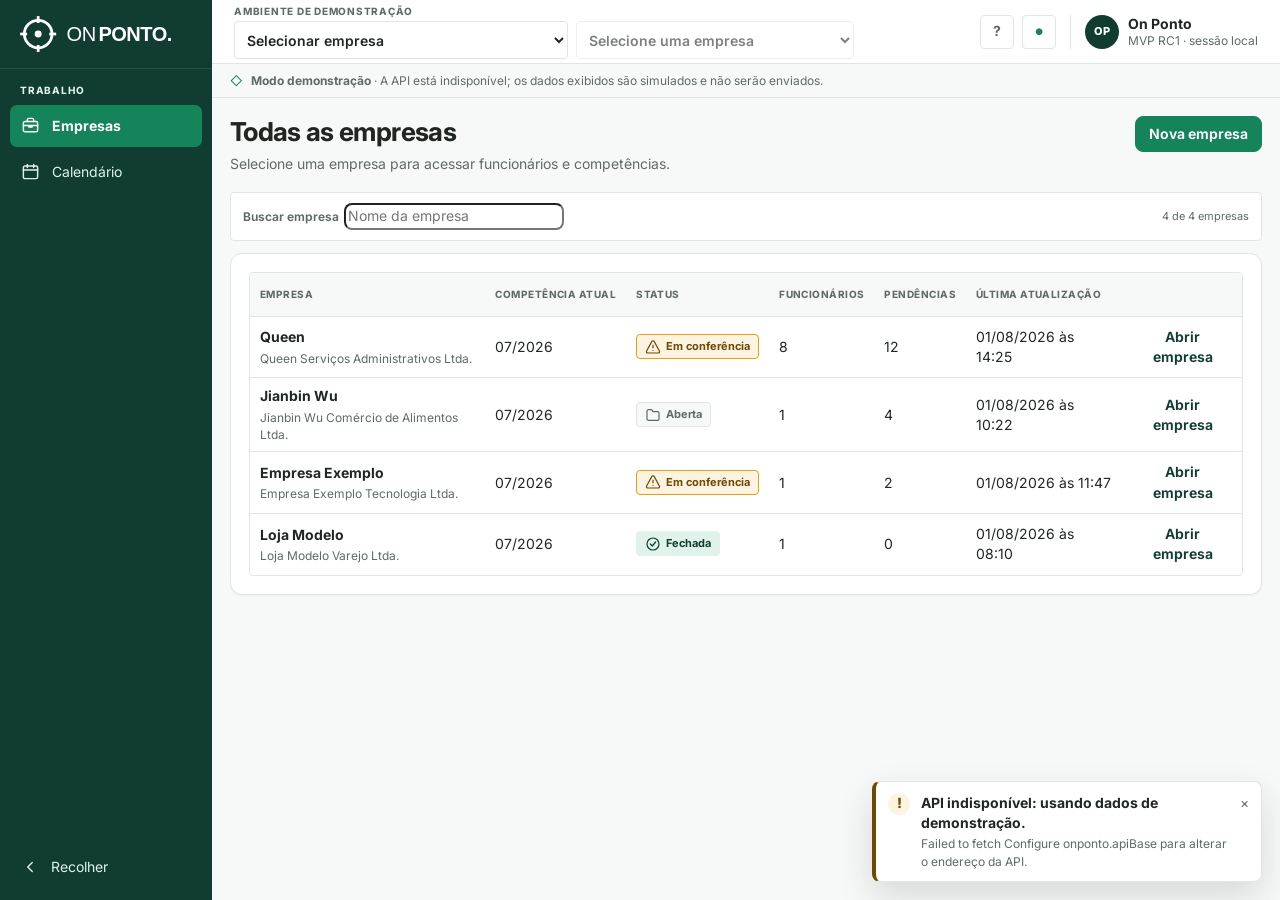
==== frontend/index.html @ abe49f03 "Implementa confiabilidade operacional e políticas Este commit adiciona a camada de confiabilidade op" ====
<!doctype html>
<html lang="pt-BR">
  <head>
    <meta charset="utf-8">
    <meta name="viewport" content="width=device-width, initial-scale=1">
    <meta name="theme-color" content="#103C32">
    <meta name="description" content="On Ponto — conferência operacional de arquivos de ponto para escritórios contábeis">
    <meta name="application-version" content="1.0.0-rc.1">
    <title>On Ponto</title>
    <link rel="preconnect" href="https://fonts.googleapis.com">
    <link rel="preconnect" href="https://fonts.gstatic.com" crossorigin>
    <link rel="stylesheet" href="https://fonts.googleapis.com/css2?family=Inter:wght@400;500;600;700&amp;display=swap">
    <link rel="icon" type="image/svg+xml" href="assets/favicon.svg">
    <link rel="stylesheet" href="styles.css?v=20260926-policies1">
  </head>
  <body>
    <a class="skip-link" href="#mainContent">Ir para o conteúdo</a>

    <div id="app" class="app-shell">
      <aside id="appSidebar" class="sidebar" aria-label="Navegação principal"></aside>

      <div class="workspace">
        <header class="topbar">
          <div class="topbar__context">
            <button
              id="sidebarExpandButton"
              class="icon-button topbar__menu-button"
              type="button"
              aria-label="Expandir menu"
              title="Expandir menu"
              hidden
            ></button>
            <div class="topbar__context-content">
              <span class="eyebrow">Ambiente de demonstração</span>
              <div id="topbarContext" class="context-switchers" role="group" aria-label="Empresa e competência">
                <label class="context-selector"><span class="sr-only">Empresa atual</span><select id="contextCompany" data-action="select-context-company" disabled><option value="">Carregando empresas…</option></select></label>
                <label class="context-selector"><span class="sr-only">Competência atual</span><select id="contextCompetence" data-action="select-context-competence" disabled><option value="">Selecione uma empresa</option></select></label>
              </div>
              <span id="contextSwitchStatus" class="sr-only" role="status"></span>
            </div>
          </div>

          <div class="topbar__actions">
            <button class="icon-button" type="button" data-action="show-shortcuts" aria-label="Ver atalhos" title="Atalhos de teclado">
              <span aria-hidden="true">?</span>
            </button>
            <button class="icon-button notification-button" type="button" data-action="show-notifications" aria-label="Ver notificações">
              <span aria-hidden="true">●</span>
            </button>
            <div class="user-menu" aria-label="Sessão local">
              <span class="avatar" aria-hidden="true">OP</span>
              <span class="user-menu__copy"><strong>On Ponto</strong><small>MVP RC1 · sessão local</small></span>
            </div>
          </div>
        </header>

        <main id="mainContent" class="main-content" tabindex="-1" aria-live="off"></main>
      </div>
    </div>

    <div id="toastRegion" class="toast-region" aria-live="polite" aria-atomic="true"></div>
    <div id="dialogRoot"></div>

    <noscript>
      <div class="noscript-message">O On Ponto precisa de JavaScript habilitado para exibir o protótipo.</div>
    </noscript>

    <script src="js/mocks.js"></script>
    <script src="js/utils.js"></script>
    <script src="js/components.js?v=20260925-navigation1"></script>
    <script src="js/screens.js?v=20260926-policies1"></script>
    <script src="js/ocorrencias.js?v=20260922-banco"></script>
    <script src="js/calendario.js?v=20260915-feriado-demissao"></script>
    <script src="js/banco-horas.js?v=20260926-policies1"></script>
    <script src="app.js?v=20260926-policies1"></script>
  </body>
</html>
---- frontend/styles.css ----
:root {
  color-scheme: light;
  --brand-primary: #16845B;
  --brand-dark: #103C32;
  --brand-light: #DFF3EA;
  --surface-primary: #F7F9F8;
  --surface-white: #FFFFFF;
  --text-primary: #202723;
  --text-secondary: #5F6B66;
  --text-muted: #8E9894;
  --border-default: #E1E5E3;
  --warning: #E59F14;
  --warning-surface: #FDF3E1;
  --warning-text: #704900;
  --danger: #D34545;
  --danger-surface: #FBEAEA;
  --danger-text: #922F2F;
  /* Escala neutra de compatibilidade dos componentes existentes. */
  --slate-950: var(--text-primary);
  --slate-800: var(--text-primary);
  --slate-700: var(--text-secondary);
  --slate-600: var(--text-secondary);
  --slate-500: var(--text-secondary);
  --slate-400: var(--text-muted);
  --slate-300: #BBC5BF;
  --slate-200: var(--border-default);
  --slate-150: var(--border-default);
  --slate-100: #EDF1EF;
  --slate-50: var(--surface-primary);
  --white: var(--surface-white);
  --green-700: var(--brand-dark);
  --green-600: var(--brand-primary);
  --green-100: var(--brand-light);
  --green-50: var(--brand-light);
  --yellow-800: var(--warning-text);
  --yellow-700: var(--warning-text);
  --yellow-200: var(--warning);
  --yellow-100: var(--warning-surface);
  --yellow-50: var(--warning-surface);
  --red-700: var(--danger-text);
  --red-600: var(--danger);
  --red-100: var(--danger-surface);
  --red-50: var(--danger-surface);
  --sidebar-width: 236px;
  --sidebar-collapsed-width: 76px;
  --topbar-height: 64px;
  --context-width: 336px;
  --radius-sm: 4px;
  --radius-md: 8px;
  --radius-lg: 12px;
  --shadow-soft: 0 1px 2px rgba(32, 39, 35, 0.05);
  --shadow-menu: 0 14px 34px rgba(32, 39, 35, 0.15);
  --focus-ring: 0 0 0 3px rgba(22, 132, 91, 0.3);
  --transition: 150ms ease;
}

* {
  box-sizing: border-box;
}

html,
body {
  min-width: 360px;
  min-height: 100%;
}

body {
  margin: 0;
  overflow: hidden;
  background: var(--slate-50);
  color: var(--slate-950);
  font-family: Inter, system-ui, -apple-system, BlinkMacSystemFont, "Segoe UI", sans-serif;
  font-size: 14px;
  line-height: 1.45;
  text-rendering: optimizeLegibility;
}

button,
input,
select,
textarea {
  color: inherit;
  font: inherit;
}

button,
select,
input[type="checkbox"],
input[type="radio"],
input[type="range"] {
  cursor: pointer;
}

button:disabled,
input:disabled,
select:disabled,
textarea:disabled {
  cursor: not-allowed;
  opacity: 0.58;
}

.icon {
  display: inline-block;
  width: 16px;
  height: 16px;
  flex: 0 0 16px;
  vertical-align: middle;
}

button:focus-visible,
input:focus-visible,
select:focus-visible,
textarea:focus-visible,
[tabindex]:focus-visible {
  outline: 2px solid var(--brand-primary);
  outline-offset: 2px;
}

a:focus-visible { outline: 2px solid var(--brand-primary); outline-offset: 3px; }

a {
  color: var(--brand-dark);
}

h1,
h2,
h3,
p {
  margin-top: 0;
}

h1 {
  margin-bottom: 4px;
  font-size: 26px;
  font-weight: 720;
  letter-spacing: -0.025em;
  line-height: 1.2;
}

h2 {
  margin-bottom: 4px;
  font-size: 17px;
  font-weight: 700;
  letter-spacing: -0.01em;
}

h3 {
  margin-bottom: 8px;
  font-size: 13px;
  font-weight: 700;
}

small {
  font-size: 12px;
}

.sr-only {
  position: absolute !important;
  width: 1px !important;
  height: 1px !important;
  padding: 0 !important;
  overflow: hidden !important;
  clip: rect(0, 0, 0, 0) !important;
  white-space: nowrap !important;
  border: 0 !important;
}

.skip-link {
  position: fixed;
  z-index: 1000;
  top: 8px;
  left: 8px;
  padding: 10px 14px;
  border-radius: var(--radius-sm);
  background: var(--white);
  color: var(--brand-dark);
  font-weight: 700;
  transform: translateY(-150%);
}

.skip-link:focus {
  transform: translateY(0);
}

.app-shell {
  display: grid;
  grid-template-columns: var(--sidebar-width) minmax(0, 1fr);
  height: 100vh;
  transition: grid-template-columns var(--transition);
}

.app-shell.is-sidebar-collapsed,
.app-shell.sidebar-collapsed {
  grid-template-columns: var(--sidebar-collapsed-width) minmax(0, 1fr);
}

.sidebar {
  position: relative;
  z-index: 20;
  display: flex;
  min-width: 0;
  height: 100vh;
  flex-direction: column;
  overflow: hidden;
  background: var(--brand-dark);
  color: var(--brand-light);
}

.op-sidebar {
  display: flex;
  width: 100%;
  min-width: 0;
  height: 100%;
  flex-direction: column;
}

.occurrence-filters {
  display: grid;
  grid-template-columns: repeat(auto-fit, minmax(220px, 1fr));
  gap: 14px;
}
.occurrence-actions { display: flex; flex-wrap: wrap; gap: 6px; }
.occurrence-filters .dialog-field { margin: 0; padding: 0; min-width: 0; }
.occurrence-filters input, .occurrence-filters select { width: 100%; min-width: 0; }
.occurrence-actions .button { font-size: 12px; padding: 6px 9px; }
.occurrence-type { display: inline-block; padding: 5px 9px; border-radius: 6px; background: var(--surface-primary); color: var(--text-secondary); font-weight: 650; }
.occurrence-type--ferias { background: var(--surface-primary); color: var(--text-secondary); }
.occurrence-type--afastamento { background: var(--surface-primary); color: var(--text-secondary); }
.occurrence-type--declaracao { background: var(--surface-primary); color: var(--text-secondary); }
.occurrence-history { white-space: pre-wrap; overflow-wrap: anywhere; font-size: 12px; }
.dialog-field[hidden], .dialog-fields-grid .dialog-field[hidden] { display: none; }
.dialog-field input[type="time"] {
  width: 100%; min-height: 40px; padding: 8px 10px;
  border: 1px solid var(--slate-300, var(--border-default)); border-radius: var(--radius-sm);
  background: var(--white); color: var(--slate-800, var(--text-primary)); font: inherit;
}

.sidebar-brand {
  display: flex;
  min-height: var(--topbar-height);
  align-items: center;
  gap: 10px;
  padding: 12px 16px;
  border-bottom: 1px solid rgba(255, 255, 255, 0.1);
  color: var(--white);
  white-space: nowrap;
}

.sidebar-brand-logo {
  display: block;
  width: 190px;
  max-width: 100%;
  height: auto;
}

.sidebar-brand-symbol {
  display: none;
  width: 36px;
  height: 36px;
  flex: 0 0 36px;
}

.is-sidebar-collapsed .sidebar-brand-logo,
.sidebar-collapsed .sidebar-brand-logo {
  display: none;
}

.is-sidebar-collapsed .sidebar-brand-symbol,
.sidebar-collapsed .sidebar-brand-symbol {
  display: block;
}

.sidebar-scroll {
  min-height: 0;
  flex: 1;
  overflow-y: auto;
}

.op-sidebar .sidebar-nav {
  display: block;
  padding: 14px 10px 12px;
}

.op-sidebar ul {
  display: grid;
  gap: 4px;
  margin: 0;
  padding: 0;
  list-style: none;
}

.sidebar-item {
  min-width: 0;
}

.sidebar-link {
  display: flex;
  width: 100%;
  min-height: 42px;
  align-items: center;
  gap: 12px;
  padding: 9px 11px;
  border: 0;
  border-radius: 7px;
  background: transparent;
  color: var(--brand-light);
  text-align: left;
  white-space: nowrap;
  transition: background var(--transition), color var(--transition);
}

.sidebar-link:hover {
  background: rgba(255, 255, 255, 0.08);
  color: var(--white);
}

.sidebar-link.is-active,
.sidebar-link[aria-current="page"] {
  background: var(--brand-primary);
  color: var(--surface-white);
  font-weight: 700;
}

.sidebar-link > svg {
  width: 19px;
  height: 19px;
  flex: 0 0 19px;
}

.sidebar-link-label {
  min-width: 0;
  overflow: hidden;
  text-overflow: ellipsis;
}

.sidebar-badge {
  display: inline-grid;
  min-width: 20px;
  height: 20px;
  margin-left: auto;
  place-items: center;
  padding-inline: 5px;
  border-radius: 999px;
  background: var(--yellow-100);
  color: var(--yellow-800);
  font-size: 10px;
  font-weight: 800;
}

.sidebar-secondary {
  padding: 16px 10px 14px;
  border-top: 1px solid rgba(255, 255, 255, 0.1);
}

.sidebar-company-name {
  display: block;
  margin: 0 10px 12px;
  overflow-wrap: anywhere;
  color: var(--white);
  font-size: 14px;
}

.sidebar-group-label {
  display: block;
  margin: 14px 11px 7px;
  color: var(--brand-light);
  font-size: 12px;
  font-weight: 650;
}

.op-sidebar .sidebar-group-items {
  margin: 0 0 8px 11px;
  padding-left: 8px;
  border-left: 1px solid rgba(255, 255, 255, 0.2);
}

.sidebar-section-label {
  display: block;
  margin: 0 10px 7px;
  color: var(--brand-light);
  font-size: 10px;
  font-weight: 750;
  letter-spacing: 0.08em;
  text-transform: uppercase;
  white-space: nowrap;
}

.op-sidebar > .sidebar-collapse {
  width: auto;
  margin: 0 10px 14px;
}

.op-sidebar > .sidebar-collapse svg {
  width: 18px;
  height: 18px;
  flex: 0 0 18px;
}

.is-sidebar-collapsed .sidebar-brand,
.sidebar-collapsed .sidebar-brand {
  justify-content: center;
  padding-inline: 10px;
}

.is-sidebar-collapsed .sidebar-brand-name,
.is-sidebar-collapsed .sidebar-link-label,
.is-sidebar-collapsed .sidebar-section-label,
.is-sidebar-collapsed .sidebar-badge,
.sidebar-collapsed .sidebar-brand-name,
.sidebar-collapsed .sidebar-link-label,
.sidebar-collapsed .sidebar-section-label,
.sidebar-collapsed .sidebar-badge {
  display: none;
}

.is-sidebar-collapsed .sidebar-company-name,
.is-sidebar-collapsed .sidebar-group-label,
.sidebar-collapsed .sidebar-company-name,
.sidebar-collapsed .sidebar-group-label {
  display: none;
}

.is-sidebar-collapsed .sidebar-group-items,
.sidebar-collapsed .sidebar-group-items {
  margin: 4px 0;
  padding: 4px 0;
  border-left: 0;
  border-block: 1px solid rgba(255, 255, 255, 0.1);
}

.is-sidebar-collapsed .sidebar-link,
.sidebar-collapsed .sidebar-link {
  justify-content: center;
  padding-inline: 8px;
}

.is-sidebar-collapsed .op-sidebar > .sidebar-collapse,
.sidebar-collapsed .op-sidebar > .sidebar-collapse {
  justify-content: center;
}

.sidebar__header,
.sidebar-header {
  display: flex;
  min-height: var(--topbar-height);
  align-items: center;
  justify-content: space-between;
  gap: 10px;
  padding: 12px 14px 12px 18px;
  border-bottom: 1px solid rgba(255, 255, 255, 0.1);
}

.brand-lockup,
.sidebar__brand {
  display: flex;
  min-width: 0;
  align-items: center;
  gap: 10px;
  color: var(--white);
}

.brand-mark,
.sidebar__logo {
  display: inline-grid;
  width: 34px;
  height: 34px;
  flex: 0 0 34px;
  place-items: center;
  border: 1px solid rgba(255, 255, 255, 0.22);
  border-radius: 9px;
  background: var(--brand-primary);
  color: var(--white);
  font-size: 16px;
  font-weight: 800;
  letter-spacing: -0.06em;
}

.brand-copy,
.sidebar__brand-copy {
  display: grid;
  white-space: nowrap;
}

.brand-copy strong,
.sidebar__brand-copy strong {
  font-size: 16px;
  letter-spacing: -0.02em;
}

.brand-copy small,
.sidebar__brand-copy small {
  color: var(--brand-light);
}

.sidebar__nav,
.sidebar-nav {
  display: flex;
  min-height: 0;
  flex: 1;
  flex-direction: column;
  gap: 4px;
  padding: 16px 10px;
  overflow-y: auto;
}

.sidebar__group-label,
.nav-group-label {
  margin: 14px 10px 6px;
  color: var(--brand-light);
  font-size: 10px;
  font-weight: 700;
  letter-spacing: 0.09em;
  text-transform: uppercase;
  white-space: nowrap;
}

.sidebar__separator,
.nav-separator {
  height: 1px;
  margin: 12px 8px 6px;
  background: rgba(255, 255, 255, 0.11);
}

.nav-item,
.sidebar__link {
  display: flex;
  width: 100%;
  min-height: 42px;
  align-items: center;
  gap: 12px;
  padding: 9px 11px;
  border: 0;
  border-radius: 7px;
  background: transparent;
  color: var(--brand-light);
  text-align: left;
  white-space: nowrap;
  transition: background var(--transition), color var(--transition);
}

.nav-item:hover,
.sidebar__link:hover {
  background: rgba(255, 255, 255, 0.08);
  color: var(--white);
}

.nav-item.is-active,
.sidebar__link.is-active,
.nav-item[aria-current="page"],
.sidebar__link[aria-current="page"] {
  background: var(--brand-primary);
  color: var(--surface-white);
  font-weight: 700;
}

.nav-item__icon,
.sidebar__link-icon {
  display: inline-grid;
  width: 22px;
  height: 22px;
  flex: 0 0 22px;
  place-items: center;
}

.nav-item__icon svg,
.sidebar__link-icon svg {
  width: 19px;
  height: 19px;
}

.nav-item__label,
.sidebar__link-label {
  overflow: hidden;
  text-overflow: ellipsis;
}

.sidebar__footer,
.sidebar-footer {
  padding: 12px 10px 16px;
  border-top: 1px solid rgba(255, 255, 255, 0.1);
}

.sidebar__collapse,
.sidebar-collapse {
  display: flex;
  width: 100%;
  min-height: 38px;
  align-items: center;
  gap: 12px;
  padding: 8px 11px;
  border: 0;
  border-radius: 7px;
  background: transparent;
  color: var(--brand-light);
  text-align: left;
  white-space: nowrap;
}

.sidebar__collapse:hover,
.sidebar-collapse:hover {
  background: rgba(255, 255, 255, 0.08);
  color: var(--white);
}

.is-sidebar-collapsed .brand-copy,
.is-sidebar-collapsed .sidebar__brand-copy,
.is-sidebar-collapsed .nav-item__label,
.is-sidebar-collapsed .sidebar__link-label,
.is-sidebar-collapsed .nav-group-label,
.is-sidebar-collapsed .sidebar__group-label,
.is-sidebar-collapsed .sidebar-collapse span,
.is-sidebar-collapsed .sidebar__collapse span,
.sidebar-collapsed .brand-copy,
.sidebar-collapsed .sidebar__brand-copy,
.sidebar-collapsed .nav-item__label,
.sidebar-collapsed .sidebar__link-label,
.sidebar-collapsed .nav-group-label,
.sidebar-collapsed .sidebar__group-label,
.sidebar-collapsed .sidebar-collapse span,
.sidebar-collapsed .sidebar__collapse span {
  display: none;
}

.is-sidebar-collapsed .sidebar__header,
.sidebar-collapsed .sidebar__header {
  justify-content: center;
  padding-inline: 10px;
}

.is-sidebar-collapsed .sidebar__nav,
.sidebar-collapsed .sidebar__nav {
  padding-inline: 10px;
}

.is-sidebar-collapsed .nav-item,
.is-sidebar-collapsed .sidebar__link,
.is-sidebar-collapsed .sidebar-collapse,
.is-sidebar-collapsed .sidebar__collapse,
.sidebar-collapsed .nav-item,
.sidebar-collapsed .sidebar__link,
.sidebar-collapsed .sidebar-collapse,
.sidebar-collapsed .sidebar__collapse {
  justify-content: center;
  padding-inline: 8px;
}

.workspace {
  display: grid;
  min-width: 0;
  height: 100vh;
  grid-template-rows: var(--topbar-height) minmax(0, 1fr);
}

.topbar {
  position: relative;
  z-index: 15;
  display: flex;
  min-width: 0;
  align-items: center;
  justify-content: space-between;
  gap: 20px;
  padding: 0 22px;
  border-bottom: 1px solid var(--slate-200);
  background: rgba(255, 255, 255, 0.97);
}

.topbar__context,
.topbar__actions,
.user-menu {
  display: flex;
  align-items: center;
}

.topbar__context {
  min-width: 0;
  flex: 1;
  gap: 10px;
}

.topbar__context > div {
  display: grid;
  min-width: 0;
}

.topbar__context strong {
  overflow: hidden;
  font-size: 14px;
  text-overflow: ellipsis;
  white-space: nowrap;
}

.topbar__context-content {
  width: 100%;
  max-width: 620px;
  gap: 3px;
}

.context-switchers {
  display: grid;
  grid-template-columns: minmax(0, 1.2fr) minmax(0, 1fr);
  gap: 8px;
  min-width: 0;
}

.context-selector {
  min-width: 0;
}

.context-selector select {
  width: 100%;
  min-width: 0;
  height: 32px;
  padding: 4px 8px;
  border: 1px solid var(--border-default);
  border-radius: var(--radius-sm);
  background: var(--surface-white);
  color: var(--text-primary);
  font: inherit;
  font-weight: 600;
  text-overflow: ellipsis;
}

.topbar__menu-button[hidden] { display: none; }

.topbar__actions {
  gap: 8px;
}

.topbar__menu-button {
  margin-right: 2px;
}

.notification-button {
  color: var(--brand-primary) !important;
  font-size: 9px;
}

.user-menu {
  gap: 9px;
  margin-left: 6px;
  padding-left: 14px;
  border-left: 1px solid var(--slate-200);
}

.avatar {
  display: grid;
  width: 34px;
  height: 34px;
  place-items: center;
  border-radius: 50%;
  background: var(--brand-dark);
  color: var(--white);
  font-size: 11px;
  font-weight: 800;
}

.user-menu__copy {
  display: grid;
  line-height: 1.25;
}

.user-menu__copy small {
  color: var(--slate-600);
}

.main-content {
  min-width: 0;
  min-height: 0;
  overflow: auto;
  background: var(--slate-50);
  scroll-behavior: smooth;
}

.screen {
  width: 100%;
  max-width: 1480px;
  min-height: 100%;
  margin: 0 auto;
  padding: 18px 24px 34px;
}

.screen--review {
  max-width: none;
  padding-right: 18px;
  padding-left: 18px;
}

.demo-banner {
  display: flex;
  min-height: 34px;
  align-items: center;
  gap: 8px;
  margin: -18px -24px 18px;
  padding: 7px 24px;
  border-bottom: 1px solid var(--border-default);
  background: var(--surface-primary);
  color: var(--text-secondary);
  font-size: 12px;
}

.screen--review .demo-banner {
  margin-inline: -18px;
  padding-inline: 18px;
}

.demo-banner__icon {
  color: var(--brand-primary);
}

.op-page-header {
  display: flex;
  align-items: flex-start;
  justify-content: space-between;
  gap: 24px;
  margin-bottom: 18px;
}

.op-page-header__copy {
  min-width: 0;
}

.op-page-header__copy p {
  max-width: 720px;
  margin: 3px 0 0;
  color: var(--slate-600);
}

.op-page-header__actions,
.button-row,
.screen-actions > div,
.context-actions__buttons {
  display: flex;
  flex-wrap: wrap;
  align-items: center;
  justify-content: flex-end;
  gap: 8px;
}

.eyebrow {
  color: var(--slate-600);
  font-size: 10px;
  font-weight: 750;
  letter-spacing: 0.075em;
  text-transform: uppercase;
}

.breadcrumbs {
  display: flex;
  align-items: center;
  gap: 6px;
  margin-bottom: 7px;
  color: var(--slate-500);
  font-size: 12px;
}

.breadcrumbs button {
  padding: 0;
  border: 0;
  background: none;
  color: var(--brand-dark);
}

.button {
  display: inline-flex;
  min-height: 36px;
  align-items: center;
  justify-content: center;
  gap: 7px;
  padding: 8px 13px;
  border: 1px solid transparent;
  border-radius: var(--radius-sm);
  font-weight: 650;
  line-height: 1;
  text-decoration: none;
  white-space: nowrap;
  transition: background var(--transition), border-color var(--transition), color var(--transition), box-shadow var(--transition);
}

.button--primary {
  border-color: var(--brand-primary);
  background: var(--brand-primary);
  color: var(--white);
}

.button--primary:hover {
  border-color: var(--brand-dark);
  background: var(--brand-dark);
}

.button--secondary {
  border-color: var(--border-default);
  background: var(--white);
  color: var(--brand-dark);
}

.button--secondary:hover {
  border-color: var(--text-muted);
  background: var(--surface-primary);
}

.button--ghost {
  border-color: transparent;
  background: transparent;
  color: var(--slate-700);
}

.button--ghost:hover {
  background: var(--slate-100);
  color: var(--slate-950);
}

.button--danger,
.button--danger-ghost {
  border-color: var(--danger);
  background: var(--white);
  color: var(--red-700);
}

.button--danger:hover,
.button--danger-ghost:hover {
  background: var(--red-50);
}

.icon-button {
  display: inline-grid;
  width: 34px;
  height: 34px;
  flex: 0 0 34px;
  place-items: center;
  padding: 0;
  border: 1px solid var(--slate-200);
  border-radius: var(--radius-sm);
  background: var(--white);
  color: var(--slate-700);
  font-weight: 700;
}

.icon-button:hover {
  border-color: var(--slate-300);
  background: var(--slate-50);
  color: var(--brand-dark);
}

.icon-button svg,
.button svg,
.status-chip svg {
  width: 16px;
  height: 16px;
}

.text-button,
.table-link {
  padding: 2px;
  border: 0;
  background: transparent;
  color: var(--brand-dark);
  font-weight: 650;
}

.text-button:hover,
.table-link:hover {
  color: var(--brand-dark);
  text-decoration: underline;
}

.table-actions {
  display: flex;
  flex-wrap: wrap;
  gap: 8px;
}

.table-link--danger {
  color: var(--red-700);
}

.registration-pending {
  display: grid;
  justify-items: start;
  gap: 3px;
}

.work-card,
.import-preview,
.report-card {
  border: 1px solid var(--slate-200);
  border-radius: var(--radius-md);
  background: var(--white);
  box-shadow: var(--shadow-soft);
}

.work-card,
.import-preview {
  padding: 18px;
}

.work-card + .work-card,
.import-form + .import-preview {
  margin-top: 16px;
}

.section-heading {
  display: flex;
  align-items: flex-start;
  justify-content: space-between;
  gap: 20px;
  margin-bottom: 14px;
}

.section-heading p {
  margin: 3px 0 0;
  color: var(--slate-600);
}

.metric-grid {
  display: grid;
  grid-template-columns: repeat(4, minmax(0, 1fr));
  gap: 12px;
  margin-bottom: 16px;
}

.metric-card {
  display: flex;
  min-width: 0;
  min-height: 88px;
  align-items: center;
  gap: 13px;
  padding: 15px;
  border: 1px solid var(--slate-200);
  border-radius: var(--radius-md);
  background: var(--white);
  color: var(--slate-800);
  text-align: left;
  box-shadow: var(--shadow-soft);
  transition: border-color var(--transition), transform var(--transition), box-shadow var(--transition);
}

.metric-card:hover {
  border-color: var(--text-muted);
  box-shadow: 0 3px 12px rgba(32, 39, 35, 0.08);
  transform: translateY(-1px);
}

.metric-card__icon {
  display: grid;
  width: 38px;
  height: 38px;
  flex: 0 0 38px;
  place-items: center;
  border-radius: 9px;
  background: var(--slate-100);
  color: var(--slate-700);
  font-size: 17px;
  font-weight: 800;
}

.metric-card--review .metric-card__icon,
.metric-card--pending .metric-card__icon {
  background: var(--yellow-100);
  color: var(--yellow-800);
}

.metric-card--closed .metric-card__icon {
  background: var(--green-100);
  color: var(--green-700);
}

.metric-card--open .metric-card__icon {
  background: var(--brand-light);
  color: var(--brand-dark);
}

.metric-card__copy {
  display: grid;
  min-width: 0;
}

.metric-card__copy strong {
  color: var(--slate-950);
  font-size: 24px;
  line-height: 1.15;
}

.metric-card__copy span {
  overflow: hidden;
  color: var(--slate-600);
  text-overflow: ellipsis;
  white-space: nowrap;
}

.status-chip {
  display: inline-flex;
  min-height: 25px;
  align-items: center;
  gap: 5px;
  padding: 3px 8px;
  border: 1px solid transparent;
  border-radius: 999px;
  background: var(--slate-100);
  color: var(--slate-700);
  font-size: 11px;
  font-weight: 700;
  line-height: 1;
  white-space: nowrap;
}

.status-chip__icon {
  display: inline-grid;
  width: 14px;
  height: 14px;
  place-items: center;
  border-radius: 50%;
  font-size: 10px;
  font-weight: 900;
}

.status-chip--success,
.status-chip--normal,
.status-chip--fechada,
.status-chip--analisado {
  border-color: var(--brand-light);
  background: var(--green-50);
  color: var(--green-700);
}

.status-chip--falta,
.status-chip--warning,
.status-chip--conferir,
.status-chip--em_conferencia,
.status-chip--leitura_sugerida {
  border-color: var(--yellow-200);
  background: var(--yellow-50);
  color: var(--yellow-800);
}

.status-chip--danger,
.status-chip--inconsistente {
  border-color: var(--danger);
  background: var(--red-50);
  color: var(--red-700);
}

.status-chip--info,
.status-chip--atestado,
.status-chip--trabalho_externo,
.status-chip--aberta {
  border-color: var(--border-default);
  background: var(--surface-primary);
  color: var(--text-secondary);
}

.status-chip--neutral,
.status-chip--muted,
.status-chip--folga,
.status-chip--feriado,
.status-chip--domingo,
.status-chip--sem_expediente,
.status-chip--afastamento {
  border-color: var(--slate-200);
  background: var(--slate-50);
  color: var(--slate-600);
}

.progress-indicator {
  display: grid;
  min-width: 100px;
  gap: 5px;
}

.progress-indicator__meta {
  display: flex;
  align-items: center;
  justify-content: space-between;
  gap: 10px;
  color: var(--slate-600);
  font-size: 11px;
}

.progress-indicator__meta strong {
  color: var(--slate-800);
}

.progress-indicator__track {
  display: block;
  height: 6px;
  overflow: hidden;
  border-radius: 999px;
  background: var(--slate-150);
}

.progress-indicator__track > span {
  display: block;
  height: 100%;
  border-radius: inherit;
  background: var(--brand-primary);
}

.progress-indicator small {
  color: var(--slate-500);
}

.table-frame {
  width: 100%;
  overflow: auto;
  border: 1px solid var(--slate-200);
  border-radius: var(--radius-sm);
  background: var(--white);
}

.table-frame--tall {
  max-height: min(56vh, 570px);
}

.data-table,
.attendance-table,
.ocr-table {
  width: 100%;
  border-spacing: 0;
  border-collapse: separate;
  color: var(--slate-800);
}

.data-table th,
.data-table td,
.attendance-table th,
.attendance-table td,
.ocr-table th,
.ocr-table td {
  height: 44px;
  padding: 8px 10px;
  border-bottom: 1px solid var(--slate-150);
  text-align: left;
  vertical-align: middle;
}

.data-table thead th,
.attendance-table thead th,
.ocr-table thead th {
  position: sticky;
  z-index: 3;
  top: 0;
  background: var(--surface-primary);
  color: var(--text-secondary);
  font-size: 10px;
  font-weight: 750;
  letter-spacing: 0.045em;
  text-transform: uppercase;
  white-space: nowrap;
}

.data-table tbody tr:last-child > *,
.attendance-table tbody tr:last-child > *,
.ocr-table tbody tr:last-child > * {
  border-bottom: 0;
}

.data-table tbody tr:hover > *,
.attendance-table tbody tr:hover > *,
.ocr-table tbody tr:hover > * {
  background: var(--surface-primary);
}

.data-table td small,
.data-table th small {
  display: block;
  margin-top: 2px;
  color: var(--slate-500);
}

.dashboard-table {
  min-width: 880px;
}

.progress-cell {
  width: 170px;
}

.count-badge {
  display: inline-grid;
  min-width: 26px;
  height: 25px;
  place-items: center;
  padding: 0 7px;
  border-radius: 999px;
  background: var(--slate-100);
  color: var(--slate-700);
  font-size: 11px;
  font-weight: 750;
}

.count-badge--warning {
  background: var(--yellow-100);
  color: var(--yellow-800);
}

.field-grid,
.content-grid {
  display: grid;
  gap: 14px;
}

.field-grid--two,
.content-grid--form {
  grid-template-columns: repeat(2, minmax(0, 1fr));
}

.content-grid--form {
  align-items: start;
}

.field,
.compact-field {
  display: grid;
  gap: 5px;
  color: var(--slate-700);
}

.field > span,
.compact-field > span {
  font-size: 12px;
  font-weight: 650;
}

input[type="text"],
input[type="url"],
input[type="number"],
input[type="date"],
input[type="email"],
select,
textarea {
  width: 100%;
  min-height: 38px;
  padding: 8px 10px;
  border: 1px solid var(--slate-300);
  border-radius: var(--radius-sm);
  background: var(--white);
  color: var(--slate-950);
  transition: border-color var(--transition), box-shadow var(--transition);
}

input:hover,
select:hover,
textarea:hover {
  border-color: var(--text-muted);
}

input:focus,
select:focus,
textarea:focus {
  border-color: var(--brand-primary);
  outline: none;
  box-shadow: var(--focus-ring);
}

input[aria-invalid="true"],
.is-invalid {
  border-color: var(--red-600) !important;
  background: var(--red-50) !important;
}

textarea {
  min-height: 90px;
  resize: vertical;
}

.compact-field {
  grid-template-columns: auto minmax(150px, 220px);
  align-items: center;
}

.compact-field select {
  min-width: 160px;
}

.helper-text,
.muted-text,
.context-note {
  color: var(--slate-600);
}

.form-footer,
.screen-actions {
  display: flex;
  align-items: center;
  justify-content: space-between;
  gap: 18px;
  margin-top: 18px;
  padding-top: 16px;
  border-top: 1px solid var(--slate-150);
}

.screen-actions--sticky {
  position: sticky;
  z-index: 7;
  bottom: -1px;
  margin-inline: -4px;
  padding: 12px 4px;
  background: rgba(247, 249, 248, 0.97);
  box-shadow: 0 -8px 16px rgba(32, 39, 35, 0.05);
}

.form-footer .helper-text {
  margin: 0;
}

.segmented-options {
  display: flex;
  gap: 7px;
}

.segmented-options--wrap {
  flex-wrap: wrap;
}

.segmented-options label {
  position: relative;
}

.segmented-options input {
  position: absolute;
  opacity: 0;
  pointer-events: none;
}

.segmented-options label > span {
  display: inline-flex;
  min-height: 36px;
  align-items: center;
  padding: 7px 11px;
  border: 1px solid var(--slate-300);
  border-radius: var(--radius-sm);
  background: var(--white);
  color: var(--slate-700);
}

.segmented-options input:checked + span {
  border-color: var(--brand-primary);
  background: var(--surface-primary);
  color: var(--brand-dark);
  box-shadow: inset 0 0 0 1px var(--brand-primary);
}

.segmented-options input:focus-visible + span {
  box-shadow: var(--focus-ring);
}

.import-form {
  display: grid;
  gap: 16px;
}

.import-dropzone {
  display: grid;
  min-height: 190px;
  place-items: center;
  align-content: center;
  gap: 6px;
  padding: 24px;
  border: 1.5px dashed var(--text-muted);
  border-radius: var(--radius-md);
  background: var(--surface-primary);
  color: var(--slate-700);
  text-align: center;
  transition: border-color var(--transition), background var(--transition);
}

.import-dropzone:hover,
.import-dropzone.is-dragging {
  border-color: var(--brand-primary);
  background: var(--brand-light);
}

.import-dropzone__icon {
  display: grid;
  width: 42px;
  height: 42px;
  margin-bottom: 4px;
  place-items: center;
  border-radius: 50%;
  background: var(--white);
  color: var(--brand-dark);
  font-size: 22px;
  box-shadow: var(--shadow-soft);
}

.import-dropzone small {
  color: var(--slate-500);
}

.import-dropzone input[type="file"] {
  position: absolute;
  width: 1px;
  height: 1px;
  overflow: hidden;
  opacity: 0;
}

.dropzone-label {
  display: grid;
  width: 100%;
  place-items: center;
  gap: 6px;
  cursor: pointer;
}

.dropzone-title {
  color: var(--brand-dark);
  font-weight: 700;
}

.dropzone-description {
  color: var(--slate-500);
  font-size: 12px;
}

.import-dropzone > .button-secondary {
  display: inline-flex;
  min-height: 34px;
  align-items: center;
  justify-content: center;
  margin-top: 5px;
  padding: 7px 11px;
  border: 1px solid var(--border-default);
  border-radius: var(--radius-sm);
  background: var(--white);
  color: var(--brand-dark);
  font-weight: 650;
}

.import-dropzone__file,
.selected-file {
  display: flex;
  align-items: center;
  gap: 8px;
  color: var(--brand-dark);
}

.import-summary {
  margin-bottom: 14px;
}

.unsaved-badge {
  display: inline-flex;
  align-items: center;
  padding: 5px 9px;
  border: 1px solid var(--yellow-200);
  border-radius: 999px;
  background: var(--yellow-50);
  color: var(--yellow-800);
  font-size: 11px;
  font-weight: 700;
}

.summary-grid,
.detail-grid {
  display: grid;
  grid-template-columns: repeat(5, minmax(0, 1fr));
  gap: 0;
  margin: 0;
}

.summary-grid--four {
  grid-template-columns: repeat(4, minmax(0, 1fr));
}

.summary-grid--seven {
  grid-template-columns: repeat(7, minmax(0, 1fr));
}

.summary-grid > div,
.detail-grid > div,
.summary-item {
  min-width: 0;
  padding: 4px 14px;
  border-left: 1px solid var(--slate-150);
}

.summary-grid > div:first-child,
.detail-grid > div:first-child,
.summary-item:first-child {
  padding-left: 0;
  border-left: 0;
}

.summary-grid dt,
.detail-grid dt,
.summary-item dt {
  margin-bottom: 3px;
  color: var(--slate-500);
  font-size: 10px;
  font-weight: 700;
  letter-spacing: 0.04em;
  text-transform: uppercase;
}

.summary-grid dd,
.detail-grid dd,
.summary-item dd {
  margin: 0;
  overflow: hidden;
  color: var(--slate-900);
  font-weight: 650;
  text-overflow: ellipsis;
}

.toolbar {
  display: flex;
  align-items: center;
  justify-content: space-between;
  gap: 12px;
  margin-bottom: 12px;
  padding: 10px 12px;
  border: 1px solid var(--slate-200);
  border-radius: var(--radius-sm);
  background: var(--white);
}

.toolbar--sticky {
  position: sticky;
  z-index: 6;
  top: 0;
}

.filter-group {
  display: flex;
  flex-wrap: wrap;
  align-items: center;
  gap: 4px;
}

.filter-button {
  min-height: 32px;
  padding: 6px 10px;
  border: 1px solid transparent;
  border-radius: var(--radius-sm);
  background: transparent;
  color: var(--slate-600);
  font-weight: 650;
}

.filter-button:hover {
  background: var(--slate-100);
  color: var(--slate-950);
}

.filter-button.is-active,
.filter-button[aria-pressed="true"] {
  border-color: var(--border-default);
  background: var(--brand-light);
  color: var(--brand-dark);
}

.original-data,
.suggested-data {
  font-variant-numeric: tabular-nums;
  white-space: nowrap;
}

.original-data {
  color: var(--brand-dark);
  font-family: ui-monospace, SFMono-Regular, Menlo, Consolas, monospace;
  font-size: 12px;
}

.suggested-data {
  color: var(--slate-700);
}

.tabs,
.competency-tabs {
  display: flex;
  align-items: center;
  gap: 2px;
  margin: 0 0 14px;
  border-bottom: 1px solid var(--slate-200);
}

.tab {
  min-height: 40px;
  margin-bottom: -1px;
  padding: 8px 13px;
  border: 0;
  border-bottom: 2px solid transparent;
  background: transparent;
  color: var(--slate-600);
  font-weight: 650;
}

.tab:hover {
  color: var(--slate-950);
}

.tab.is-active,
.tab[aria-selected="true"] {
  border-bottom-color: var(--brand-primary);
  color: var(--brand-dark);
}

.competency-navigation {
  display: grid;
  min-width: 0;
  gap: 4px;
  margin-bottom: 14px;
}

.competency-navigation .competency-tabs {
  min-width: 0;
  margin: 0;
  overflow-x: auto;
  overflow-y: hidden;
}

.competency-navigation .tab {
  flex: 0 0 auto;
}

.competency-resources {
  display: flex;
  align-items: center;
  justify-content: flex-end;
  gap: 4px;
  color: var(--text-secondary);
  font-size: 12px;
}

.competency-resource {
  min-height: 32px;
  padding: 6px 8px;
  border: 0;
  border-radius: var(--radius-sm);
  background: transparent;
  color: var(--text-secondary);
}

.competency-resource:hover,
.competency-resource.is-active {
  color: var(--brand-dark);
  text-decoration: underline;
  text-underline-offset: 4px;
}

.competency-resource.is-active {
  font-weight: 700;
}

.competency-hero {
  margin-bottom: 14px;
}

.competency-overview,
.operational-summary {
  display: grid;
  grid-template-columns: minmax(260px, 1.2fr) minmax(0, 2fr);
  gap: 16px;
}

.overview-progress {
  display: grid;
  align-content: start;
  gap: 14px;
}

.subsection + .subsection {
  margin-top: 18px;
  padding-top: 18px;
  border-top: 1px solid var(--slate-150);
}

.activity-timeline {
  display: grid;
  gap: 0;
  margin: 0;
  padding: 0;
  list-style: none;
}

.activity-timeline > li {
  position: relative;
  display: grid;
  grid-template-columns: 16px minmax(0, 1fr);
  gap: 9px;
  padding-bottom: 14px;
}

.activity-timeline > li:not(:last-child)::before {
  position: absolute;
  top: 16px;
  bottom: 0;
  left: 6px;
  width: 1px;
  background: var(--slate-200);
  content: "";
}

.activity-timeline__marker {
  position: relative;
  z-index: 1;
  width: 13px;
  height: 13px;
  margin-top: 3px;
  border: 3px solid var(--white);
  border-radius: 50%;
  background: var(--brand-primary);
  box-shadow: 0 0 0 1px var(--brand-primary);
}

.activity-timeline__meta {
  display: flex;
  gap: 8px;
  margin-top: 2px;
  color: var(--slate-500);
  font-size: 11px;
}

.review-toolbar {
  position: sticky;
  z-index: 8;
  top: -1px;
  display: grid;
  grid-template-columns: minmax(300px, 1.1fr) minmax(270px, 0.9fr) auto;
  align-items: center;
  gap: 14px;
  margin-bottom: 8px;
  padding: 10px 12px;
  border: 1px solid var(--slate-200);
  border-radius: var(--radius-md);
  background: rgba(255, 255, 255, 0.98);
  box-shadow: var(--shadow-soft);
}

.employee-navigation {
  display: flex;
  min-width: 0;
  align-items: center;
  gap: 7px;
}

.employee-navigation label {
  min-width: 170px;
  flex: 1;
}

.employee-navigation select {
  min-width: 0;
}

.position-label {
  color: var(--slate-600);
  font-size: 11px;
  white-space: nowrap;
}

.review-progress {
  display: flex;
  align-items: center;
  gap: 13px;
}

.review-progress .progress-indicator {
  flex: 1;
}

.autosave-indicator {
  display: inline-flex;
  min-height: 28px;
  align-items: center;
  gap: 5px;
  color: var(--slate-600);
  font-size: 11px;
  white-space: nowrap;
}

.autosave-indicator--saving {
  color: var(--brand-dark);
}

.autosave-indicator--saved {
  color: var(--green-700);
}

.autosave-indicator--error {
  color: var(--red-700);
}

.bulk-actions {
  display: none;
  min-height: 46px;
  align-items: center;
  gap: 12px;
  margin-bottom: 8px;
  padding: 8px 12px;
  border: 1px solid var(--border-default);
  border-radius: var(--radius-md);
  background: var(--surface-primary);
}

.bulk-actions.is-active {
  display: flex;
}

.bulk-actions > div {
  display: flex;
  flex: 1;
  flex-wrap: wrap;
  gap: 6px;
}

.bulk-actions small {
  color: var(--slate-600);
}

.review-layout {
  display: grid;
  min-height: 520px;
  height: calc(100vh - 302px);
  grid-template-columns: minmax(0, 1fr) var(--context-width);
  gap: 10px;
}

.review-grid,
.review-context {
  min-width: 0;
  min-height: 0;
}

.review-grid {
  overflow: hidden;
  border: 1px solid var(--slate-200);
  border-radius: var(--radius-md);
  background: var(--white);
}

.attendance-table-wrap {
  width: 100%;
  height: 100%;
  overflow: auto;
}

.attendance-table {
  min-width: 1020px;
  font-size: 12px;
}

.attendance-table thead th {
  height: 38px;
  padding-block: 6px;
}

.attendance-table tbody td,
.attendance-table tbody th {
  height: 42px;
  padding: 4px 6px;
}

.attendance-table tbody tr.is-selected > * {
  background: var(--brand-light);
}

.attendance-table tbody tr.is-selected > *:first-child {
  box-shadow: inset 3px 0 0 var(--brand-primary);
}

.attendance-table tbody tr.is-confirmed .editable-time-cell {
  color: var(--slate-500);
}

.attendance-table tbody tr.is-confirmed .editable-time-cell::after {
  content: none;
}

.select-column {
  width: 38px;
  text-align: center !important;
}

input[type="checkbox"] {
  width: 16px;
  height: 16px;
  margin: 0;
  accent-color: var(--brand-primary);
}

.day-selector {
  display: flex;
  min-width: 52px;
  align-items: baseline;
  gap: 5px;
  padding: 3px;
  border: 0;
  background: transparent;
  color: var(--slate-800);
  text-align: left;
}

.day-selector strong {
  font-size: 13px;
}

.day-selector span {
  color: var(--slate-500);
  font-size: 10px;
  text-transform: uppercase;
}

.day-select-button {
  display: flex;
  min-width: 70px;
  align-items: center;
  justify-content: space-between;
  gap: 6px;
  padding: 4px 5px;
  border: 0;
  border-radius: 4px;
  background: transparent;
  color: var(--slate-800);
  text-align: left;
}

.day-select-button:hover {
  background: rgba(255, 255, 255, 0.7);
}

.day-select-button .icon {
  color: var(--green-600);
}

.day-number {
  font-weight: 700;
  white-space: nowrap;
}

.selection-cell {
  width: 38px;
  text-align: center !important;
}

.editable-time-cell {
  position: relative;
  width: 76px;
  min-width: 76px;
  padding: 4px 5px !important;
  background: inherit;
  color: var(--slate-900);
  font-variant-numeric: tabular-nums;
  text-align: center !important;
  cursor: text;
}

.time-cell-value {
  display: grid;
  width: 64px;
  min-height: 30px;
  margin: 0 auto;
  place-items: center;
  border: 1px solid transparent;
  border-radius: 4px;
  transition: border-color var(--transition), background var(--transition), box-shadow var(--transition);
}

.editable-time-cell:hover .time-cell-value {
  border-color: var(--slate-300);
  background: var(--white);
}

.editable-time-cell:focus {
  outline: none;
}

.editable-time-cell:focus .time-cell-value,
.editable-time-cell.is-active .time-cell-value {
  border-color: var(--brand-primary);
  background: var(--white);
  box-shadow: inset 0 0 0 1px var(--brand-primary);
}

.editable-time-cell.is-unknown {
  border-color: var(--yellow-200);
  background: var(--yellow-50);
  color: var(--yellow-800);
  font-weight: 800;
}

.editable-time-cell.is-warning {
  border-color: var(--yellow-700);
  background: var(--yellow-50);
}

.editable-time-cell.is-locked {
  cursor: not-allowed;
  color: var(--slate-500);
}

.cell-editor {
  width: 66px !important;
  min-height: 30px !important;
  padding: 4px 5px !important;
  border: 1px solid var(--brand-primary) !important;
  border-radius: 4px !important;
  background: var(--white) !important;
  font-variant-numeric: tabular-nums;
  text-align: center;
  box-shadow: var(--focus-ring) !important;
}

.editable-time-cell .cell-message {
  position: absolute;
  z-index: 12;
  top: calc(100% - 2px);
  left: 4px;
  width: 230px;
  padding: 7px 9px;
  border-radius: var(--radius-sm);
  background: var(--red-700);
  color: var(--white);
  font-size: 11px;
  font-weight: 500;
  text-align: left;
  box-shadow: var(--shadow-menu);
}

.cell-error {
  position: fixed;
  z-index: 50;
  max-width: 250px;
  padding: 7px 9px;
  border-radius: var(--radius-sm);
  background: var(--red-700);
  color: var(--white);
  font-size: 11px;
  box-shadow: var(--shadow-menu);
}

.duration-cell,
.balance-cell {
  color: var(--slate-700);
  font-variant-numeric: tabular-nums;
  font-weight: 650;
  white-space: nowrap;
}

.journey-cell {
  color: var(--slate-700);
  font-variant-numeric: tabular-nums;
  font-weight: 650;
  white-space: nowrap;
}

.balance-cell.is-positive {
  color: var(--green-700);
}

.balance-cell.is-negative {
  color: var(--red-700);
}

.chip-button {
  padding: 0;
  border: 0;
  background: transparent;
}

.balance-cell--positive {
  color: var(--green-700);
}

.balance-cell--negative {
  color: var(--red-700);
}

.observation-cell {
  min-width: 150px;
  min-height: 30px !important;
  padding: 4px 7px !important;
  border-color: transparent !important;
  background: transparent !important;
  box-shadow: none !important;
  font-size: 12px;
}

.observation-cell:hover,
.observation-cell:focus {
  border-color: var(--slate-300) !important;
  background: var(--white) !important;
}

.attendance-table td.observation-cell {
  width: 180px;
  min-width: 180px;
  padding: 4px 7px !important;
}

.observation-button {
  display: flex;
  width: 100%;
  min-height: 30px;
  align-items: center;
  gap: 6px;
  overflow: hidden;
  padding: 4px 6px;
  border: 1px solid transparent;
  border-radius: 4px;
  background: transparent;
  color: var(--slate-600);
  text-align: left;
}

.observation-button:hover,
.observation-button:focus-visible {
  border-color: var(--slate-300);
  background: var(--white);
}

.observation-text {
  overflow: hidden;
  text-overflow: ellipsis;
  white-space: nowrap;
}

.review-context {
  overflow-y: auto;
  border: 1px solid var(--slate-200);
  border-radius: var(--radius-md);
  background: var(--white);
}

.day-details-panel {
  min-height: 100%;
}

.day-details-panel__header {
  position: sticky;
  z-index: 2;
  top: 0;
  display: flex;
  align-items: flex-start;
  justify-content: space-between;
  gap: 12px;
  padding: 15px;
  border-bottom: 1px solid var(--slate-200);
  background: var(--white);
}

.day-details-panel__header h2 {
  margin: 2px 0 0;
  font-size: 18px;
}

.day-details-panel > section,
.day-details-panel > .original-punches-list,
.day-details-panel > .activity-timeline,
.day-details-panel > .details-actions,
.context-actions {
  padding: 14px 15px;
  border-bottom: 1px solid var(--slate-150);
}

.day-details-panel > section h3,
.context-actions h3 {
  display: flex;
  align-items: center;
  justify-content: space-between;
}

.readonly-label {
  color: var(--slate-500);
  font-size: 9px;
  font-weight: 700;
  letter-spacing: 0.04em;
  text-transform: uppercase;
}

.original-punches-list {
  display: block;
}

.original-punches-list > h3 {
  display: flex;
  align-items: center;
  justify-content: space-between;
  gap: 8px;
}

.original-punches-list > ol {
  display: grid;
  grid-template-columns: repeat(2, minmax(0, 1fr));
  gap: 7px;
  margin: 0;
  padding: 0;
  list-style: none;
}

.original-punches-list > ol > li {
  display: grid;
  grid-template-columns: auto minmax(0, 1fr);
  gap: 0 7px;
  padding: 7px 8px;
  border: 1px solid var(--slate-200);
  border-radius: var(--radius-sm);
  background: var(--slate-50);
}

.original-punches-list time,
.punch-time {
  color: var(--brand-dark);
  font-family: ui-monospace, SFMono-Regular, Menlo, monospace;
  font-size: 12px;
  font-weight: 700;
}

.original-punches-list small,
.punch-source {
  grid-column: 2;
  color: var(--slate-500);
  font-size: 9px;
}

.punch-order {
  grid-row: 1 / 3;
  display: grid;
  width: 18px;
  height: 18px;
  place-items: center;
  border-radius: 50%;
  background: var(--slate-200);
  color: var(--slate-600);
  font-size: 9px;
  font-weight: 800;
}

.details-eyebrow {
  margin: 0;
  color: var(--slate-500);
  font-size: 11px;
}

.details-section > h3,
.activity-timeline > h3 {
  display: flex;
  align-items: center;
  justify-content: space-between;
}

.current-interpretation dl,
.origin-section dl {
  display: grid;
  grid-template-columns: repeat(2, minmax(0, 1fr));
  gap: 10px 12px;
  margin: 0;
}

.detail-row dt {
  color: var(--slate-500);
  font-size: 9px;
  font-weight: 700;
  letter-spacing: 0.035em;
  text-transform: uppercase;
}

.detail-row dd {
  margin: 2px 0 0;
  color: var(--slate-800);
  font-size: 12px;
  font-weight: 650;
}

.detail-row.is-positive dd {
  color: var(--green-700);
}

.detail-row.is-negative dd {
  color: var(--red-700);
}

.difference-reason {
  margin: 10px 0 0;
  padding: 8px;
  border-radius: var(--radius-sm);
  background: var(--slate-50);
  color: var(--slate-600);
  font-size: 11px;
}

.issues-list {
  display: grid;
  gap: 7px;
  margin: 0;
  padding: 0;
  list-style: none;
}

.issue-item {
  display: flex;
  align-items: flex-start;
  gap: 7px;
  padding: 8px 9px;
  border: 1px solid var(--yellow-200);
  border-radius: var(--radius-sm);
  background: var(--yellow-50);
  color: var(--warning-text);
  font-size: 11px;
}

.issue-item.severity-danger,
.issue-item.severity-error {
  border-color: var(--danger);
  background: var(--red-50);
  color: var(--red-700);
}

.context-buttons {
  display: flex;
  flex-wrap: wrap;
  gap: 7px;
  margin-top: 10px;
}

.context-buttons .button {
  flex: 1 1 135px;
  min-height: 32px;
  padding: 6px 8px;
  font-size: 11px;
  white-space: normal;
}

.day-details-panel > .activity-timeline {
  display: block;
}

.activity-timeline > ol {
  display: grid;
  gap: 0;
  margin: 0;
  padding: 0;
  list-style: none;
}

.timeline-item {
  position: relative;
  display: grid;
  grid-template-columns: 15px minmax(0, 1fr);
  gap: 8px;
  padding-bottom: 12px;
}

.timeline-content {
  min-width: 0;
}

.timeline-content p {
  margin: 2px 0;
  color: var(--slate-700);
  font-size: 11px;
}

.timeline-time,
.timeline-actor {
  display: block;
  color: var(--slate-500);
  font-size: 9px;
}

.timeline-title {
  display: block;
  color: var(--slate-800);
  font-size: 11px;
}

.details-actions {
  position: sticky;
  bottom: 0;
  display: flex;
  flex-wrap: wrap;
  gap: 7px;
  background: var(--white);
}

.details-actions .button {
  flex: 1 1 135px;
  min-height: 34px;
  padding: 7px 9px;
  font-size: 11px;
  white-space: normal;
}

.day-details-panel .detail-grid,
.source-details {
  grid-template-columns: repeat(2, minmax(0, 1fr));
  gap: 10px 12px;
}

.day-details-panel .detail-grid > div,
.source-details > div {
  padding: 0;
  border: 0;
}

.issue-list {
  display: grid;
  gap: 7px;
  margin: 0;
  padding: 0;
  list-style: none;
}

.issue-list__item {
  position: relative;
  padding: 8px 9px 8px 27px;
  border: 1px solid var(--yellow-200);
  border-radius: var(--radius-sm);
  background: var(--yellow-50);
  color: var(--warning-text);
  font-size: 12px;
}

.issue-list__item::before {
  position: absolute;
  top: 8px;
  left: 9px;
  color: var(--yellow-800);
  content: "!";
  font-weight: 900;
}

.source-details {
  display: grid;
  margin: 0 0 10px;
}

.context-actions__buttons {
  justify-content: flex-start;
}

.context-actions__buttons .button {
  flex: 1 1 130px;
  white-space: normal;
}

.ocr-disclaimer {
  display: flex;
  align-items: center;
  gap: 12px;
  margin-bottom: 12px;
  padding: 10px 12px;
  border: 1px solid var(--yellow-200);
  border-radius: var(--radius-sm);
  background: var(--yellow-50);
  color: var(--warning-text);
}

.ocr-disclaimer span {
  color: var(--yellow-800);
}

.ocr-layout {
  display: grid;
  min-height: 570px;
  height: calc(100vh - 230px);
  grid-template-columns: minmax(380px, 0.9fr) minmax(600px, 1.25fr);
  gap: 12px;
}

.ocr-document,
.ocr-extracted {
  display: grid;
  min-width: 0;
  min-height: 0;
  margin: 0 !important;
  grid-template-rows: auto minmax(0, 1fr) auto;
}

.ocr-toolbar,
.page-controls {
  display: flex;
  align-items: center;
  justify-content: space-between;
  gap: 9px;
}

.ocr-toolbar > div {
  display: flex;
  align-items: center;
  gap: 8px;
}

.document-canvas {
  display: grid;
  min-height: 0;
  margin: 12px 0;
  padding: 24px;
  overflow: auto;
  place-items: center;
  border-radius: var(--radius-sm);
  background: var(--border-default);
}

.document-placeholder {
  display: grid;
  width: min(86%, 470px);
  min-height: 560px;
  place-items: center;
  align-content: center;
  padding: 32px;
  border: 1px solid var(--slate-300);
  background: var(--white);
  color: var(--slate-600);
  text-align: center;
  filter: contrast(var(--document-contrast, 100%));
  transform: rotate(var(--document-rotation, 0deg)) scale(var(--document-zoom, 1));
  transform-origin: center;
  transition: transform var(--transition), filter var(--transition);
  box-shadow: 0 4px 16px rgba(32, 39, 35, 0.1);
}

.document-placeholder > span {
  margin-bottom: 14px;
  color: var(--slate-400);
  font-size: 54px;
}

.ocr-extracted .table-frame {
  min-height: 0;
}

.ocr-table {
  min-width: 820px;
}

.confidence {
  display: inline-flex;
  padding: 3px 6px;
  border-radius: 4px;
  background: var(--yellow-100);
  color: var(--yellow-800);
  font-size: 11px;
  font-weight: 750;
}

.confidence--high {
  background: var(--green-100);
  color: var(--green-700);
}

.report-grid {
  display: grid;
  grid-template-columns: repeat(3, minmax(0, 1fr));
  gap: 12px;
  margin: 14px 0;
}

.report-card {
  display: grid;
  align-content: start;
  justify-items: start;
  padding: 18px;
}

.report-card__icon {
  display: grid;
  width: 38px;
  height: 38px;
  margin-bottom: 14px;
  place-items: center;
  border-radius: 8px;
  background: var(--brand-light);
  color: var(--brand-dark);
  font-size: 18px;
}

.report-card p {
  min-height: 60px;
  color: var(--slate-600);
}

.report-card .button {
  margin-top: auto;
}

.report-readiness {
  margin-top: 14px;
}

.settings-layout {
  display: grid;
  grid-template-columns: repeat(2, minmax(0, 1fr));
  gap: 14px;
}

.settings-section {
  margin: 0 !important;
}

.settings-section--demo {
  grid-column: 1 / -1;
}

.switch-row {
  display: flex;
  align-items: center;
  justify-content: space-between;
  gap: 20px;
  padding: 13px 0;
  border-bottom: 1px solid var(--slate-150);
}

.switch-row:last-child {
  border-bottom: 0;
}

.switch-row > span {
  display: grid;
}

.switch-row small {
  margin-top: 2px;
  color: var(--slate-600);
}

.switch-row input[role="switch"] {
  position: relative;
  width: 38px;
  height: 21px;
  flex: 0 0 38px;
  appearance: none;
  border-radius: 999px;
  background: var(--slate-300);
  transition: background var(--transition);
}

.switch-row input[role="switch"]::after {
  position: absolute;
  top: 3px;
  left: 3px;
  width: 15px;
  height: 15px;
  border-radius: 50%;
  background: var(--white);
  content: "";
  transition: transform var(--transition);
}

.switch-row input[role="switch"]:checked {
  background: var(--brand-primary);
}

.switch-row input[role="switch"]:checked::after {
  transform: translateX(17px);
}

.input-suffix {
  position: relative;
}

.input-suffix input {
  padding-right: 46px;
}

.input-suffix span {
  position: absolute;
  top: 50%;
  right: 10px;
  color: var(--slate-500);
  transform: translateY(-50%);
}

.empty-state {
  display: grid;
  min-height: 220px;
  place-items: center;
  align-content: center;
  padding: 28px;
  color: var(--slate-600);
  text-align: center;
}

.empty-state > span:first-child,
.empty-state__icon {
  display: grid;
  width: 42px;
  height: 42px;
  margin-bottom: 8px;
  place-items: center;
  border-radius: 50%;
  background: var(--slate-100);
  color: var(--slate-500);
  font-size: 19px;
}

.empty-state h3 {
  margin-bottom: 3px;
  color: var(--slate-800);
  font-size: 15px;
}

.empty-state p {
  max-width: 390px;
  margin-bottom: 14px;
}

.dialog-backdrop,
.confirmation-dialog::backdrop {
  background: rgba(32, 39, 35, 0.52);
}

.confirmation-dialog {
  width: min(92vw, 470px);
  padding: 0;
  overflow: auto;
  max-height: 92vh;
  border: 0;
  border-radius: var(--radius-lg);
  background: var(--white);
  color: var(--slate-950);
  box-shadow: 0 24px 65px rgba(32, 39, 35, 0.3);
}

.confirmation-dialog--wide {
  width: min(94vw, 820px);
  max-height: 92vh;
  overflow: auto;
}

.confirmation-dialog[open] {
  animation: dialog-in 140ms ease-out;
}

@keyframes dialog-in {
  from { opacity: 0; transform: translateY(8px) scale(0.99); }
  to { opacity: 1; transform: none; }
}

.confirmation-dialog__header,
.confirmation-dialog__body,
.confirmation-dialog__footer {
  padding: 16px 18px;
}

.dialog-header {
  display: grid;
  grid-template-columns: 34px minmax(0, 1fr) 34px;
  align-items: start;
  gap: 11px;
  padding: 17px 18px;
  border-bottom: 1px solid var(--slate-150);
}

.dialog-header h2 {
  margin: 0 0 4px;
  font-size: 18px;
}

.dialog-header p {
  margin: 0;
  color: var(--slate-600);
}

.dialog-icon {
  display: grid;
  width: 34px;
  height: 34px;
  place-items: center;
  border-radius: 50%;
  background: var(--yellow-100);
  color: var(--yellow-800);
}

.dialog-icon.tone-info {
  background: var(--brand-light);
  color: var(--brand-dark);
}

.dialog-icon.tone-danger {
  background: var(--red-100);
  color: var(--red-700);
}

.dialog-close {
  align-self: start;
}

.dialog-count,
.dialog-details,
.dialog-rich-content {
  margin: 0;
  padding: 14px 18px 0;
}

.dialog-count {
  color: var(--slate-700);
}

.dialog-actions {
  display: flex;
  justify-content: flex-end;
  gap: 8px;
  margin-top: 17px;
  padding: 14px 18px;
  border-top: 1px solid var(--slate-150);
  background: var(--slate-50);
}

.confirmation-dialog__header {
  display: flex;
  align-items: flex-start;
  justify-content: space-between;
  gap: 14px;
  border-bottom: 1px solid var(--slate-150);
}

.confirmation-dialog__header h2 {
  margin: 0;
}

.confirmation-dialog__body p:last-child {
  margin-bottom: 0;
}

.confirmation-dialog__footer {
  display: flex;
  justify-content: flex-end;
  gap: 8px;
  border-top: 1px solid var(--slate-150);
  background: var(--slate-50);
}

.dialog-field {
  display: grid;
  gap: 6px;
  margin-top: 14px;
  padding: 0 18px;
}

.dialog-fields-grid {
  display: grid;
  grid-template-columns: repeat(2, minmax(0, 1fr));
  gap: 14px 16px;
  padding: 16px 18px 0;
}

.dialog-fields-grid .dialog-field {
  min-width: 0;
  margin: 0;
  padding: 0;
}

.dialog-field--full {
  grid-column: 1 / -1;
}

.dialog-field-help {
  color: var(--slate-500);
  font-size: 11px;
  line-height: 1.4;
}

.dialog-field > span {
  color: var(--slate-700);
  font-size: 12px;
  font-weight: 650;
}

.toast-region {
  position: fixed;
  z-index: 100;
  right: 18px;
  bottom: 18px;
  display: grid;
  width: min(390px, calc(100vw - 36px));
  gap: 8px;
  pointer-events: none;
}

.toast {
  display: grid;
  grid-template-columns: 24px minmax(0, 1fr) auto;
  align-items: start;
  gap: 9px;
  padding: 11px 12px;
  border: 1px solid var(--slate-200);
  border-left: 4px solid var(--brand-primary);
  border-radius: var(--radius-md);
  background: var(--white);
  color: var(--slate-800);
  box-shadow: var(--shadow-menu);
  pointer-events: auto;
  animation: toast-in 180ms ease-out;
}

.toast--success {
  border-left-color: var(--green-600);
}

.toast--warning {
  border-left-color: var(--yellow-700);
}

.toast--error {
  border-left-color: var(--red-600);
}

.toast__icon {
  display: grid;
  width: 22px;
  height: 22px;
  place-items: center;
  border-radius: 50%;
  background: var(--brand-light);
  color: var(--brand-dark);
  font-weight: 800;
}

.toast--success .toast__icon {
  background: var(--green-100);
  color: var(--green-700);
}

.toast--warning .toast__icon {
  background: var(--yellow-100);
  color: var(--yellow-800);
}

.toast--error .toast__icon {
  background: var(--red-100);
  color: var(--red-700);
}

.toast p {
  margin: 0;
}

.toast small {
  display: block;
  margin-top: 2px;
  color: var(--slate-600);
}

.toast__close {
  padding: 0;
  border: 0;
  background: none;
  color: var(--slate-500);
}

@keyframes toast-in {
  from { opacity: 0; transform: translateY(8px); }
  to { opacity: 1; transform: none; }
}

.shortcut-list {
  display: grid;
  grid-template-columns: repeat(2, minmax(0, 1fr));
  gap: 8px;
  margin: 0;
  padding: 0;
  list-style: none;
}

.shortcut-list li {
  display: flex;
  align-items: center;
  justify-content: space-between;
  gap: 12px;
  padding: 8px 0;
  border-bottom: 1px solid var(--slate-150);
}

kbd {
  display: inline-flex;
  min-width: 28px;
  min-height: 25px;
  align-items: center;
  justify-content: center;
  padding: 2px 6px;
  border: 1px solid var(--slate-300);
  border-bottom-width: 2px;
  border-radius: 4px;
  background: var(--slate-50);
  color: var(--slate-700);
  font: 11px ui-monospace, SFMono-Regular, Menlo, monospace;
}

.noscript-message {
  position: fixed;
  z-index: 1000;
  inset: 20px;
  display: grid;
  place-items: center;
  border-radius: var(--radius-md);
  background: var(--red-50);
  color: var(--red-700);
  font-weight: 700;
}

@media (max-width: 1280px) {
  :root {
    --sidebar-width: 212px;
    --context-width: 310px;
  }

  .screen {
    padding-inline: 18px;
  }

  .demo-banner {
    margin-inline: -18px;
    padding-inline: 18px;
  }

  .review-toolbar {
    grid-template-columns: minmax(280px, 1fr) minmax(240px, 0.8fr);
  }

  .review-filters {
    grid-column: 1 / -1;
  }

  .review-layout {
    height: calc(100vh - 342px);
  }
}

@media (max-width: 720px) {
  .dialog-fields-grid {
    grid-template-columns: minmax(0, 1fr);
  }

  .dialog-field--full {
    grid-column: auto;
  }
}

@media (max-height: 760px) {
  .screen {
    padding-top: 12px;
  }

  .demo-banner {
    margin-top: -12px;
    margin-bottom: 12px;
  }

  .op-page-header {
    margin-bottom: 12px;
  }

  .review-layout {
    min-height: 430px;
  }
}

@media (prefers-reduced-motion: reduce) {
  *,
  *::before,
  *::after {
    scroll-behavior: auto !important;
    transition-duration: 0.01ms !important;
    animation-duration: 0.01ms !important;
    animation-iteration-count: 1 !important;
  }
}

@media print {
  body {
    min-width: 0;
    overflow: visible;
    background: var(--white);
  }

  .sidebar,
  .topbar,
  .demo-banner,
  .op-page-header__actions,
  .toolbar,
  .screen-actions,
  .toast-region {
    display: none !important;
  }

  .app-shell,
  .workspace {
    display: block;
    height: auto;
  }

  .main-content {
    overflow: visible;
  }

  .screen {
    max-width: none;
    padding: 0;
  }

  .work-card,
  .table-frame {
    border-color: #aaa;
    box-shadow: none;
  }
}

/* Ajustes compactos: tabelas mantêm o scroll dentro de seu painel. */
input[type="checkbox"], input[type="radio"], input[type="range"] { accent-color: var(--brand-primary); }
.button, .btn, input:not([type="checkbox"]):not([type="radio"]), select, textarea { border-radius: 8px; }
.status-chip, .occurrence-type { border-radius: 4px; }
.work-card, .report-card, .company-card { border-radius: 12px; }
.attendance-table tbody tr.is-selected > * { background: var(--surface-primary); }
@media (max-width: 1000px) {
  .review-layout { grid-template-columns: minmax(0, 1fr); height:auto; }
  .review-grid { height:480px; }
  .report-grid, .settings-layout { grid-template-columns: repeat(2, minmax(0, 1fr)); }
  .review-toolbar { grid-template-columns:minmax(0, 1fr); }
}
@media (max-width: 720px) {
  :root { --sidebar-width:160px; }
  .screen { padding:12px; }
  .demo-banner, .screen--review .demo-banner { margin-inline:-12px; padding-inline:12px; }
  .topbar { padding-inline:12px; }
  .user-menu__copy, .notification-button { display:none; }
  .report-grid, .settings-layout, .stats-grid, .summary-grid, .occurrence-filters { grid-template-columns:minmax(0, 1fr); }
  .op-page-header { flex-wrap:wrap; gap:12px; }
  .review-toolbar, .review-filters { min-width:0; }
  .review-toolbar > *, .review-filters > * { min-width:0; max-width:100%; }
  .button { white-space:normal; }
  .tabs, .competency-tabs { max-width:100%; overflow-x:auto; }
  .employee-navigation { flex-wrap:wrap; }
  .employee-navigation label { min-width:100px; }
  .employee-navigation .position-label { flex-basis:100%; }
  .workspace { --topbar-height: 112px; }
  .topbar { flex-wrap: wrap; align-content: center; gap: 6px; padding-block: 6px; }
  .topbar__context { flex-basis: 100%; }
  .topbar__context-content { max-width: none; }
  .topbar__actions { margin-left: auto; }
}

@media (max-width: 520px) {
  .workspace { --topbar-height: 148px; }
  .context-switchers { grid-template-columns: minmax(0, 1fr); gap: 4px; }
}

.page-title-row { display: flex; align-items: center; gap: 12px; flex-wrap: wrap; }
.closed-competence-notice { margin-bottom: 16px; display: flex; align-items: flex-start; gap: 10px; padding: 12px 16px; background: #f0f8f3; border: 1px solid #d3e6d9; border-radius: 6px; color: var(--text-secondary); font-size: 13px; }
.closed-competence-notice strong { display: block; color: var(--text-primary); margin-bottom: 5px; }
.closed-competence-notice p { margin: 2px 0 0; }
.closed-competence-notice__icon { color: #267249; font-weight: 700; }
.summary-employee { display: flex; flex-direction: column; gap: 3px; }
.summary-employee small { font-size: 11px; font-weight: 400; color: var(--text-secondary); }
.summary-unavailable { color: var(--text-secondary); font-weight: 400; }
.calendar-filters { display: flex; gap: 16px; align-items: flex-end; flex-wrap: wrap; }
.calendar-filters .dialog-field { flex: 1 1 160px; }
.calendar-filters .button { margin-bottom: 2px; }
.screen--competency-summary .data-table tbody > tr > * { padding: 12px; }
.screen--competency-summary .status-chip { height: 28px; padding: 4px 8px; margin: 0; border-radius: 4px; gap: 6px; align-items: center; }

.calendar-day-note { display: block; max-width: 180px; margin-top: 4px; color: var(--text-secondary); font-size: 11px; font-weight: 400; white-space: normal; }
/* Banco de horas: valores e histórico separados dos totais do ponto. */
.bank-amount { font-variant-numeric: tabular-nums; white-space: nowrap; font-weight: 600; }
.bank-alert { border-left: 4px solid #b9770e; padding-left: 18px; }
.bank-alert li { margin: 10px 0; }
.bank-reversed { color: #697586; background: #f8fafc; }
.bank-matches { margin-top: 20px; }
.bank-matches summary { cursor: pointer; padding: 12px 0; font-weight: 600; }
.bank-total { font-size: 1.1rem; }
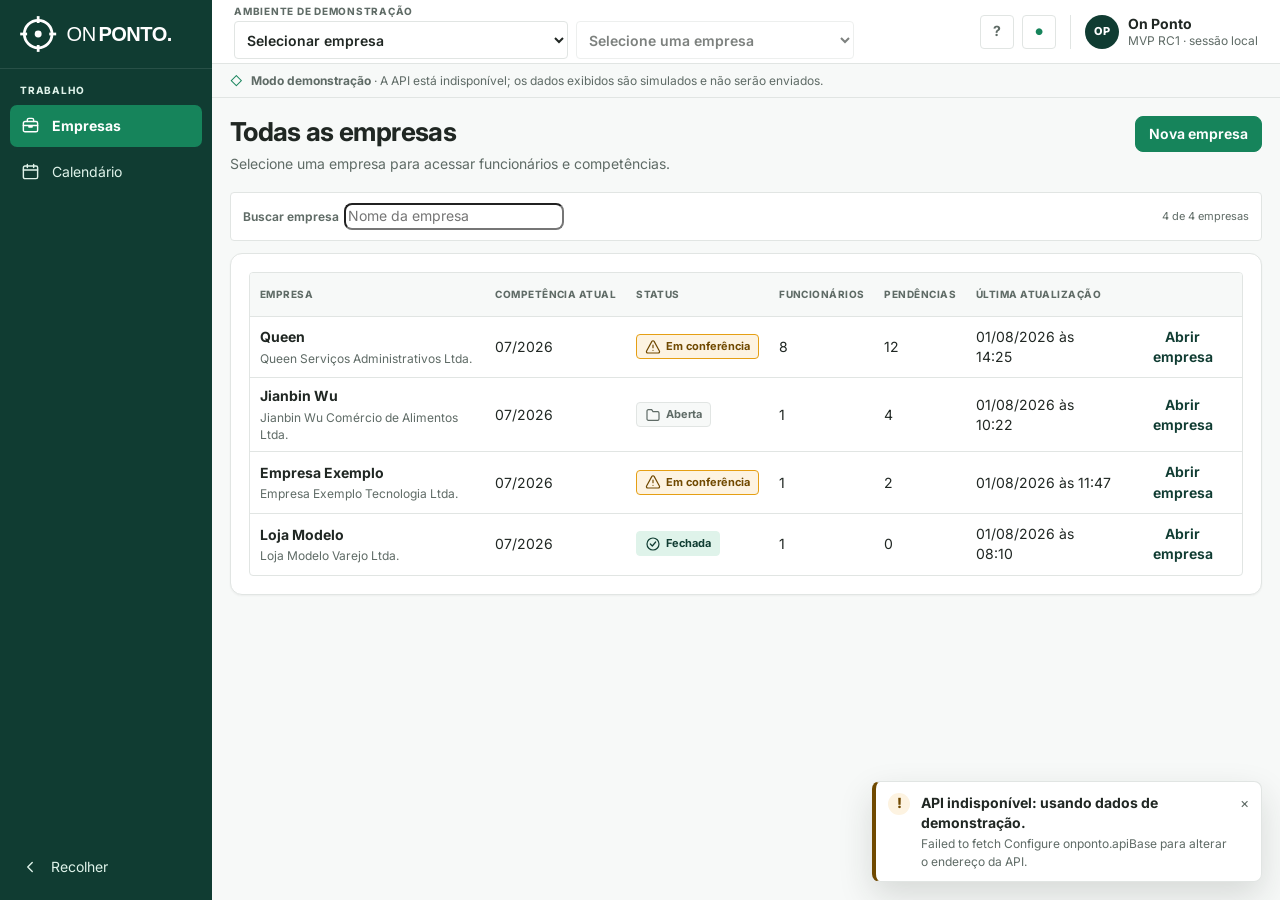
==== commit 2fd68a59: "feat: improve employee identity and attendance review UX" ====
--- a/frontend/index.html
+++ b/frontend/index.html
@@ -11,7 +11,7 @@
     <link rel="preconnect" href="https://fonts.gstatic.com" crossorigin>
     <link rel="stylesheet" href="https://fonts.googleapis.com/css2?family=Inter:wght@400;500;600;700&amp;display=swap">
     <link rel="icon" type="image/svg+xml" href="assets/favicon.svg">
-    <link rel="stylesheet" href="styles.css?v=20260926-policies1">
+    <link rel="stylesheet" href="styles.css?v=20260930-review-identity">
   </head>
   <body>
     <a class="skip-link" href="#mainContent">Ir para o conteúdo</a>
@@ -66,12 +66,12 @@
     </noscript>
 
     <script src="js/mocks.js"></script>
-    <script src="js/utils.js"></script>
-    <script src="js/components.js?v=20260925-navigation1"></script>
-    <script src="js/screens.js?v=20260926-policies1"></script>
+    <script src="js/utils.js?v=20260930-review-identity"></script>
+    <script src="js/components.js?v=20260930-review-identity"></script>
+    <script src="js/screens.js?v=20260930-review-identity"></script>
     <script src="js/ocorrencias.js?v=20260922-banco"></script>
     <script src="js/calendario.js?v=20260915-feriado-demissao"></script>
     <script src="js/banco-horas.js?v=20260926-policies1"></script>
-    <script src="app.js?v=20260926-policies1"></script>
+    <script src="app.js?v=20260930-review-identity"></script>
   </body>
 </html>
--- a/frontend/styles.css
+++ b/frontend/styles.css
@@ -3258,3 +3258,58 @@
 .bank-matches { margin-top: 20px; }
 .bank-matches summary { cursor: pointer; padding: 12px 0; font-weight: 600; }
 .bank-total { font-size: 1.1rem; }
+
+/* Conferência: motivo visível antes dos horários e espaço dedicado à grade. */
+.screen--review { padding-top: 10px; }
+.screen--review .op-page-header { margin-bottom: 8px; }
+.screen--review .op-page-header h1 { font-size: 23px; }
+.screen--review .competency-tabs { margin-bottom: 4px; }
+.screen--review .competency-resources { margin-bottom: 8px; }
+.screen--review .review-toolbar { position: relative; grid-template-columns: minmax(270px, 1fr) auto auto; gap: 6px 10px; padding: 8px 10px; }
+.screen--review .employee-navigation { grid-column: 1 / 3; grid-row: 1; }
+.screen--review .next-problem { grid-column: 3; grid-row: 1; }
+.screen--review .employee-search { grid-column: 1; grid-row: 2; }
+.screen--review .employee-search input { width: 100%; min-height: 32px; }
+.screen--review .employee-origin { grid-column: 2; grid-row: 2; font-size: 11px; }
+.screen--review .employee-origin p { margin: 4px 0; }
+.screen--review .review-progress { grid-column: 1; grid-row: 3; }
+.screen--review .review-filters { grid-column: 2 / 4; grid-row: 3; }
+.screen--review .review-layout { min-height: 300px; height: calc(100dvh - 285px); }
+.screen--review .attendance-table { min-width: 930px; }
+.screen--review .attendance-table tbody td, .screen--review .attendance-table tbody th { height: 36px; padding: 2px 4px; }
+.screen--review .problem-cell, .screen--review .problem-heading { min-width: 124px; max-width: 160px; white-space: normal; }
+.day-problem { display: inline-flex; gap: 4px; align-items: center; color: var(--red-700); font-size: 11px; font-weight: 600; line-height: 1.2; }
+.day-problem .icon { width: 15px; height: 15px; flex-shrink: 0; }
+.screen--review .attendance-table tr.has-problem > :first-child { box-shadow: inset 3px 0 0 var(--red-700); }
+.original-punch { flex-wrap: wrap; }
+.punch-assignment { margin-left: auto; max-width: 140px; }
+.punch-assignment select { min-height: 30px; font-size: 11px; }
+.employee-search { display: block; margin-bottom: 4px; }
+@media (min-width: 1001px) and (max-width: 1440px) {
+  .screen--review .review-layout { grid-template-columns: minmax(0, 1fr) 280px; }
+  .screen--review .position-label { display: none; }
+}
+@media (max-width: 1000px) {
+  .screen--review .review-toolbar { grid-template-columns: minmax(0, 1fr) auto; }
+  .screen--review .review-toolbar > * { grid-column: auto; grid-row: auto; }
+  .screen--review .employee-navigation, .screen--review .review-filters { grid-column: 1 / -1; }
+  .screen--review .review-layout { height: auto; }
+}
+
+@media (min-width: 1001px) {
+  .screen--review { display: flex; flex-direction: column; height: calc(100dvh - var(--topbar-height)); min-height: 0; padding-bottom: 12px; }
+  .screen--review > * { flex-shrink: 0; }
+  .screen--review .competency-navigation { display: flex; align-items: center; justify-content: space-between; margin-bottom: 8px; gap: 12px; }
+  .screen--review .competency-tabs { flex: 1; margin-bottom: 0; }
+  .screen--review .competency-resources { margin-bottom: 0; }
+  .screen--review .review-layout { height: auto; flex: 1; min-height: 200px; }
+  .screen--review .op-page-header__copy > p { display: none; }
+}
+.screen--review .original-punches-list > ol { grid-template-columns: minmax(0, 1fr); }
+.screen--review .original-punches-list > ol > li { display: flex; align-items: center; gap: 6px; }
+.screen--review .punch-assignment select { width: 120px; }
+
+.screen--review .details-actions { display: grid; grid-template-columns: repeat(2, minmax(0, 1fr)); gap: 6px; padding: 8px 10px; }
+.screen--review .details-actions .button { min-width: 0; padding: 5px; white-space: normal; }
+.screen--review .details-actions .button--primary { grid-column: 1 / -1; }
+.employee-search input { padding: 6px 10px; border: 1px solid var(--border-default); background: var(--white); color: var(--text-primary); }
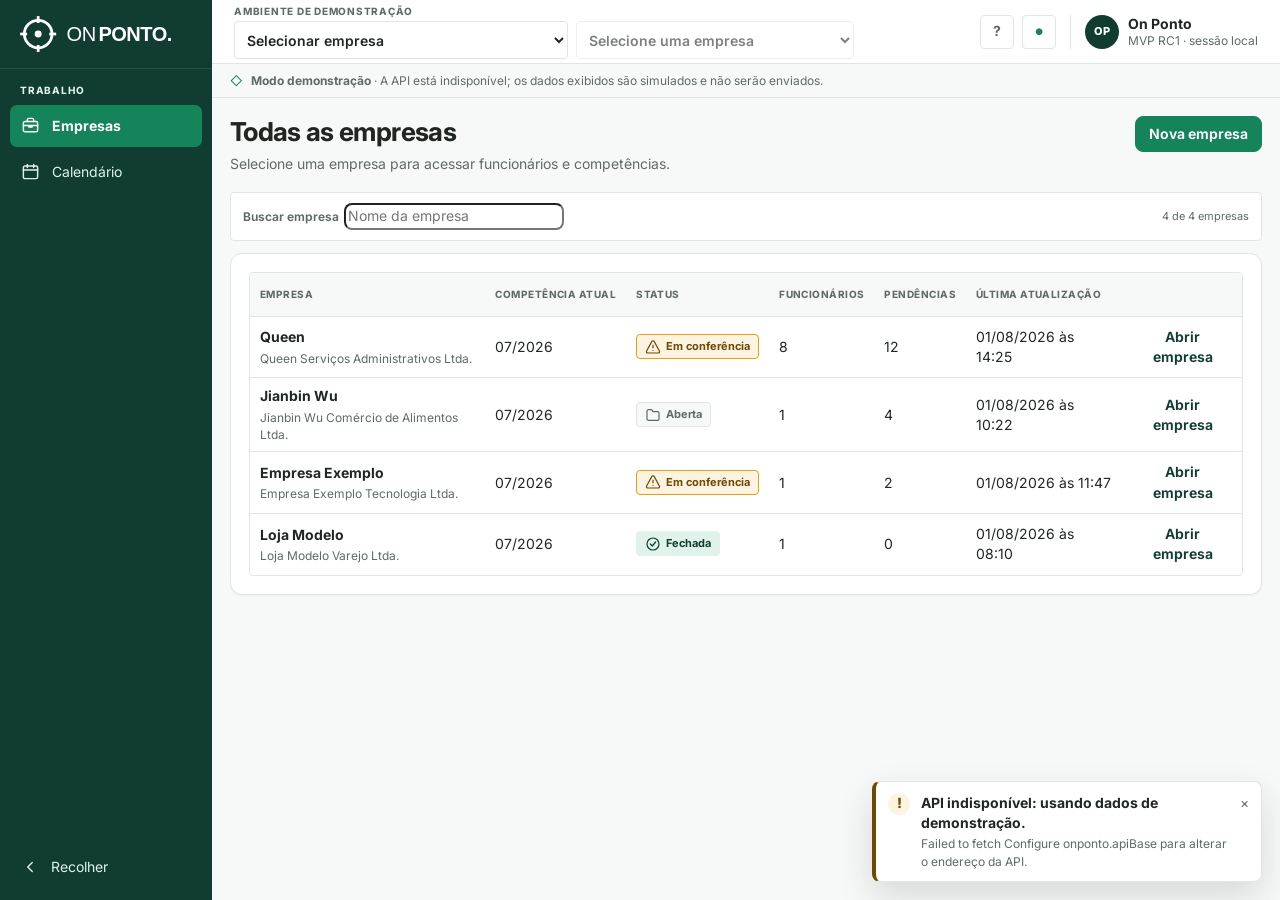
==== commit d876fd13: "fix: destrava fechamento" ====
--- a/frontend/index.html
+++ b/frontend/index.html
@@ -11,7 +11,7 @@
     <link rel="preconnect" href="https://fonts.gstatic.com" crossorigin>
     <link rel="stylesheet" href="https://fonts.googleapis.com/css2?family=Inter:wght@400;500;600;700&amp;display=swap">
     <link rel="icon" type="image/svg+xml" href="assets/favicon.svg">
-    <link rel="stylesheet" href="styles.css?v=20260930-review-identity">
+    <link rel="stylesheet" href="styles.css?v=20260930-fechamento1">
   </head>
   <body>
     <a class="skip-link" href="#mainContent">Ir para o conteúdo</a>
@@ -67,11 +67,11 @@
 
     <script src="js/mocks.js"></script>
     <script src="js/utils.js?v=20260930-review-identity"></script>
-    <script src="js/components.js?v=20260930-review-identity"></script>
-    <script src="js/screens.js?v=20260930-review-identity"></script>
+    <script src="js/components.js?v=20260930-fechamento1"></script>
+    <script src="js/screens.js?v=20260930-fechamento1"></script>
     <script src="js/ocorrencias.js?v=20260922-banco"></script>
     <script src="js/calendario.js?v=20260915-feriado-demissao"></script>
     <script src="js/banco-horas.js?v=20260926-policies1"></script>
-    <script src="app.js?v=20260930-review-identity"></script>
+    <script src="app.js?v=20260930-fechamento1"></script>
   </body>
 </html>
--- a/frontend/styles.css
+++ b/frontend/styles.css
@@ -3313,3 +3313,34 @@
 .screen--review .details-actions .button { min-width: 0; padding: 5px; white-space: normal; }
 .screen--review .details-actions .button--primary { grid-column: 1 / -1; }
 .employee-search input { padding: 6px 10px; border: 1px solid var(--border-default); background: var(--white); color: var(--text-primary); }
+
+/* Importações: pendências agrupadas por pessoa do relógio e pessoas ignoradas. */
+.import-pending { display: grid; gap: 12px; margin-top: 16px; }
+.import-pending-file__header { display: flex; align-items: flex-start; justify-content: space-between; gap: 12px; margin-bottom: 8px; }
+.import-pending-file__header h2 { margin: 0; font-size: 16px; }
+.import-pending-file__header .helper-text { margin: 4px 0 0; color: var(--red-700); font-weight: 600; }
+.import-pending-groups { list-style: none; margin: 0; padding: 0; display: grid; gap: 8px; }
+.import-pending-group { display: grid; grid-template-columns: minmax(180px, 1.2fr) minmax(160px, 1fr) auto; grid-template-areas: "who what actions" "days days days"; gap: 4px 12px; align-items: center; padding: 10px 12px; border: 1px solid var(--border-default); border-radius: var(--radius-md); background: var(--surface-white); }
+.import-pending-group__who { grid-area: who; display: flex; flex-direction: column; gap: 2px; }
+.import-pending-group__who .preview-warning { align-self: flex-start; padding: 1px 8px; border-radius: 999px; background: var(--danger-surface); color: var(--danger-text); font-size: 11px; font-weight: 600; }
+.import-pending-group__what { grid-area: what; margin: 0; color: var(--text-secondary); font-size: 13px; }
+.import-pending-group__actions { grid-area: actions; display: flex; flex-wrap: wrap; gap: 6px; justify-content: flex-end; }
+.import-pending-group__days { grid-area: days; font-size: 12px; color: var(--text-secondary); }
+.import-pending-group__days summary { cursor: pointer; width: max-content; }
+.import-pending-group__days ul, .import-pending-flat { margin: 6px 0 0; padding-left: 18px; display: grid; gap: 2px; }
+.import-ignored { margin-top: 12px; }
+.import-ignored summary { cursor: pointer; font-weight: 600; }
+.import-ignored ul { list-style: none; margin: 8px 0 0; padding: 0; display: grid; gap: 6px; }
+.import-ignored li { display: flex; justify-content: space-between; align-items: center; gap: 12px; padding: 8px 0; border-top: 1px solid var(--border-default); }
+.import-ignored li > div { display: flex; flex-direction: column; gap: 2px; }
+.import-ignored small, .import-pending-group__who small { color: var(--text-secondary); }
+@media (max-width: 900px) {
+  .import-pending-group { grid-template-columns: minmax(0, 1fr); grid-template-areas: "who" "what" "actions" "days"; }
+  .import-pending-group__actions { justify-content: flex-start; }
+  .import-pending-file__header { flex-direction: column; }
+}
+
+/* Conferência: batida bruta desconsiderada continua visível, riscada, com o motivo. */
+.original-punch.is-discarded .punch-time { color: var(--text-muted); }
+.punch-discard-reason { flex-basis: 100%; color: var(--text-secondary); font-size: 11px; }
+.original-punch .text-button { font-size: 11px; }
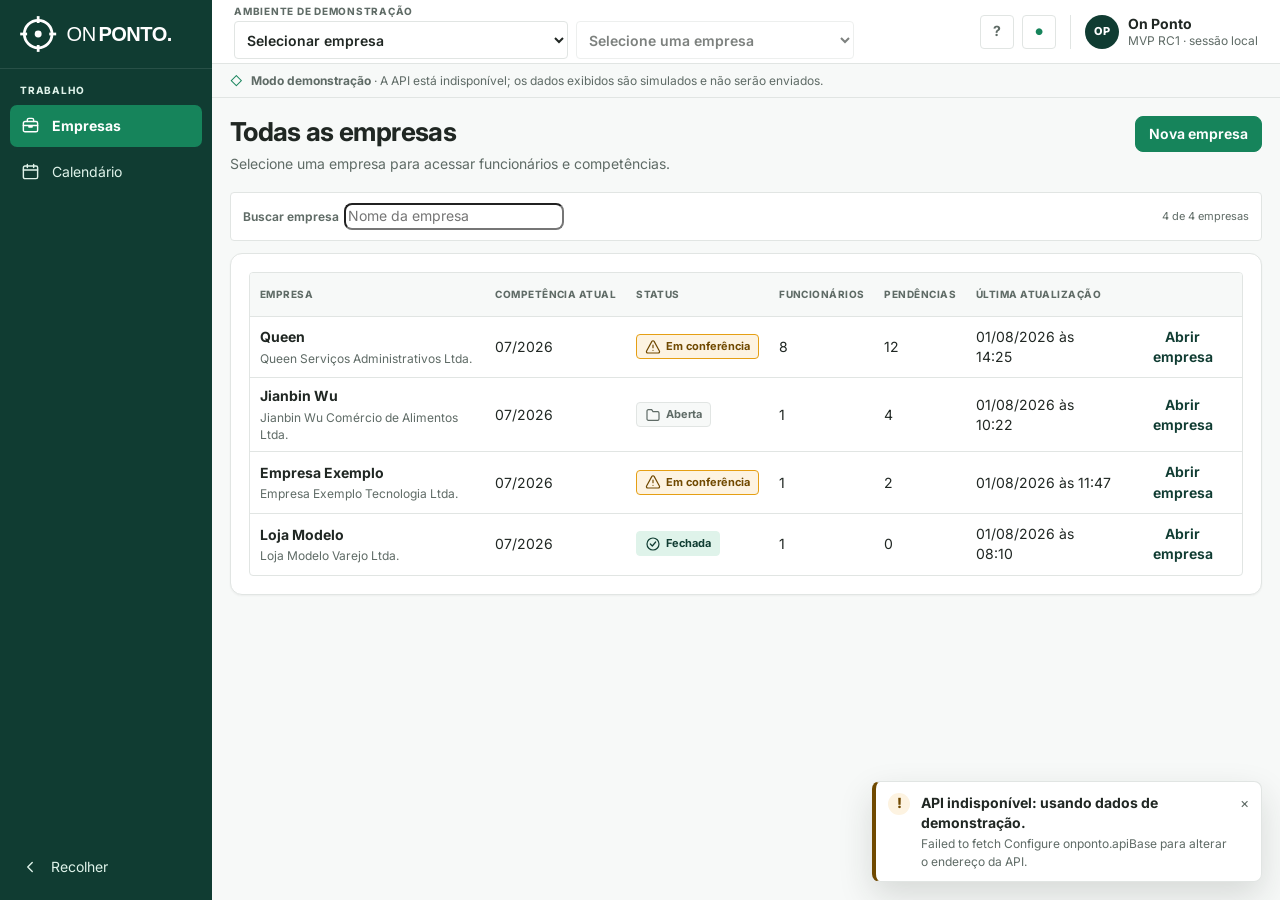
==== commit 31c3fa98: "feat: atestado por dias e edicao segura no autosave" ====
--- a/frontend/index.html
+++ b/frontend/index.html
@@ -69,9 +69,9 @@
     <script src="js/utils.js?v=20260930-review-identity"></script>
     <script src="js/components.js?v=20260930-fechamento1"></script>
     <script src="js/screens.js?v=20260930-fechamento1"></script>
-    <script src="js/ocorrencias.js?v=20260922-banco"></script>
+    <script src="js/ocorrencias.js?v=20261002-atestado-dias1"></script>
     <script src="js/calendario.js?v=20260915-feriado-demissao"></script>
     <script src="js/banco-horas.js?v=20260926-policies1"></script>
-    <script src="app.js?v=20260930-fechamento1"></script>
+    <script src="app.js?v=20261002-edicao1"></script>
   </body>
 </html>
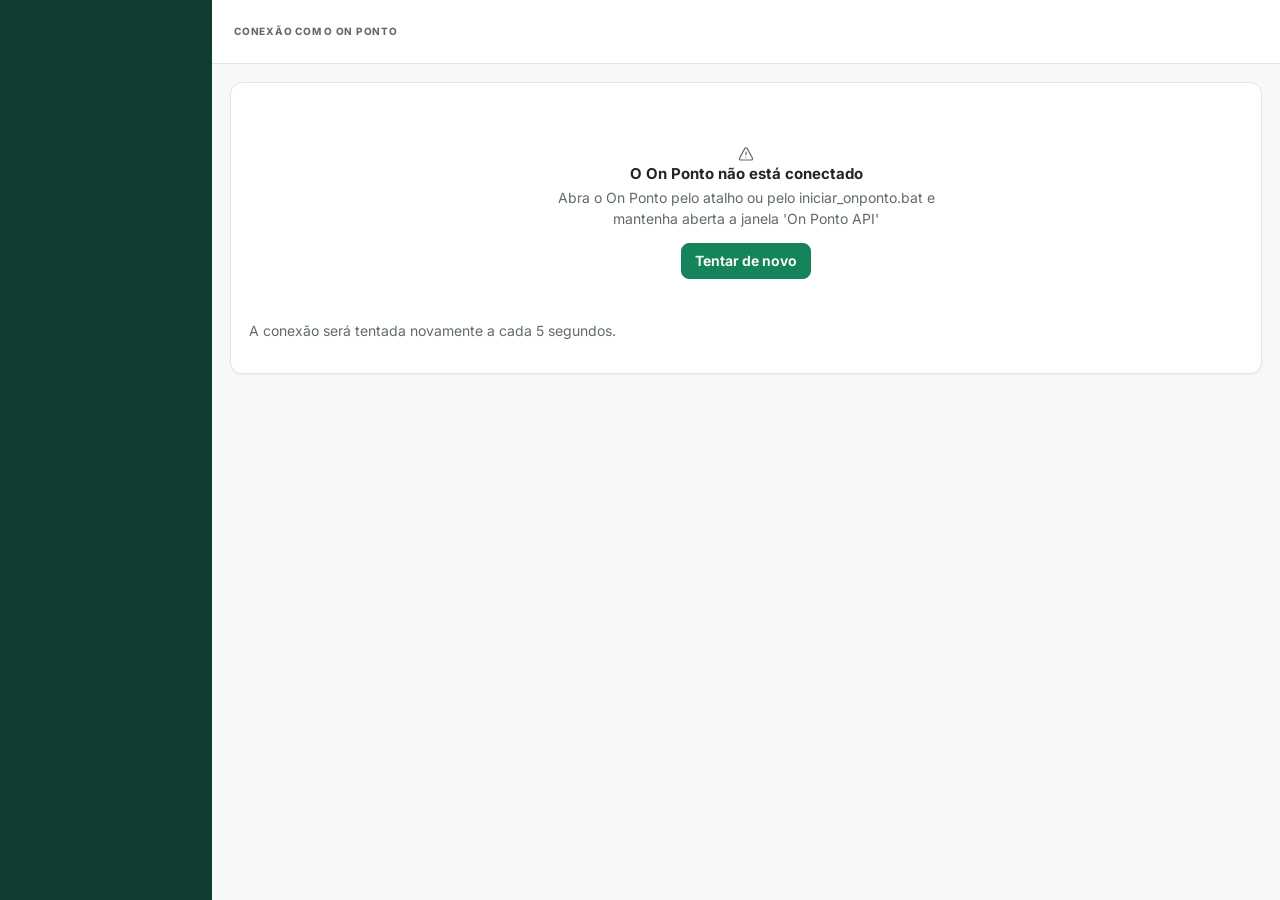
==== commit 1e7fb555: "feat: tela de API indisponivel" ====
--- a/frontend/index.html
+++ b/frontend/index.html
@@ -11,7 +11,7 @@
     <link rel="preconnect" href="https://fonts.gstatic.com" crossorigin>
     <link rel="stylesheet" href="https://fonts.googleapis.com/css2?family=Inter:wght@400;500;600;700&amp;display=swap">
     <link rel="icon" type="image/svg+xml" href="assets/favicon.svg">
-    <link rel="stylesheet" href="styles.css?v=20260930-fechamento1">
+    <link rel="stylesheet" href="styles.css?v=20261003-conexao1">
   </head>
   <body>
     <a class="skip-link" href="#mainContent">Ir para o conteúdo</a>
@@ -31,7 +31,7 @@
               hidden
             ></button>
             <div class="topbar__context-content">
-              <span class="eyebrow">Ambiente de demonstração</span>
+              <span class="eyebrow">Conectando à API</span>
               <div id="topbarContext" class="context-switchers" role="group" aria-label="Empresa e competência">
                 <label class="context-selector"><span class="sr-only">Empresa atual</span><select id="contextCompany" data-action="select-context-company" disabled><option value="">Carregando empresas…</option></select></label>
                 <label class="context-selector"><span class="sr-only">Competência atual</span><select id="contextCompetence" data-action="select-context-competence" disabled><option value="">Selecione uma empresa</option></select></label>
@@ -72,6 +72,6 @@
     <script src="js/ocorrencias.js?v=20261002-atestado-dias1"></script>
     <script src="js/calendario.js?v=20260915-feriado-demissao"></script>
     <script src="js/banco-horas.js?v=20260926-policies1"></script>
-    <script src="app.js?v=20261002-edicao1"></script>
+    <script src="app.js?v=20261003-conexao1"></script>
   </body>
 </html>
--- a/frontend/styles.css
+++ b/frontend/styles.css
@@ -721,6 +721,7 @@
 }
 
 .topbar__menu-button[hidden] { display: none; }
+.topbar__actions[hidden], .context-switchers[hidden] { display: none; }
 
 .topbar__actions {
   gap: 8px;
